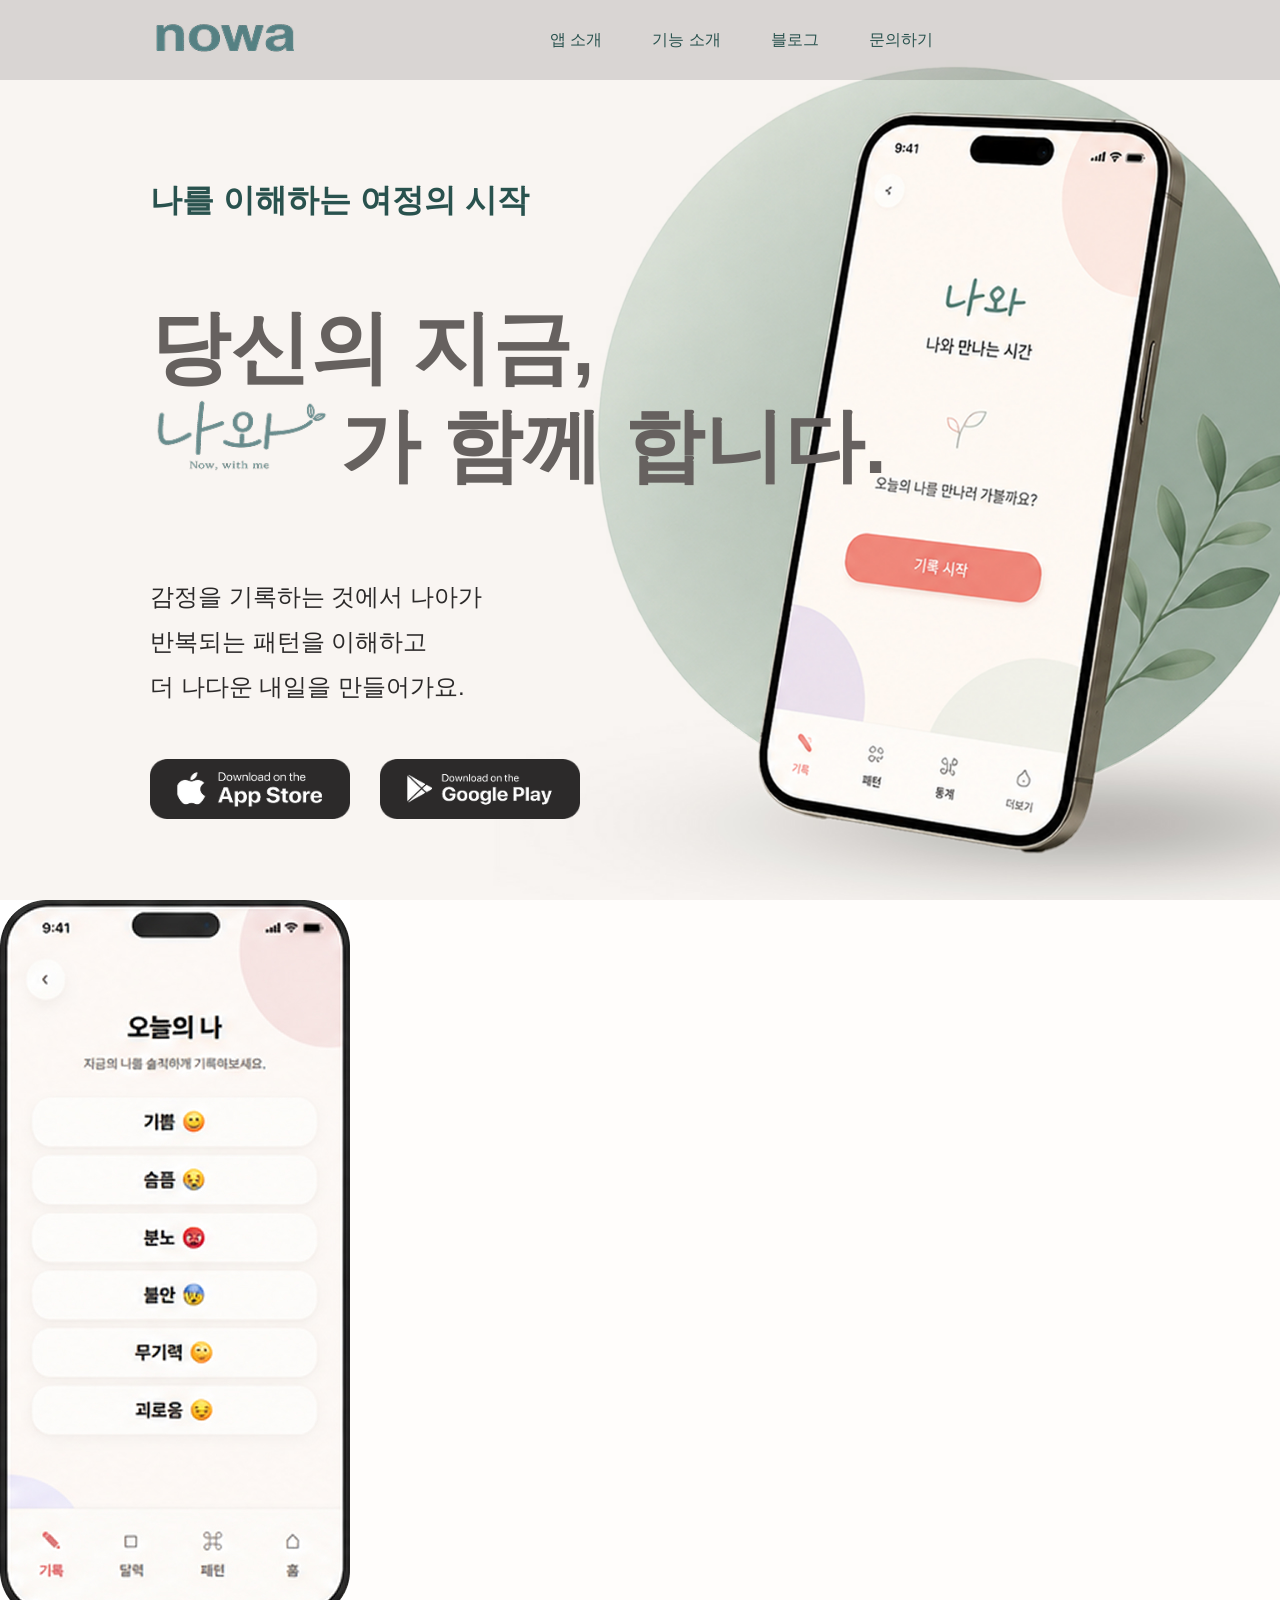
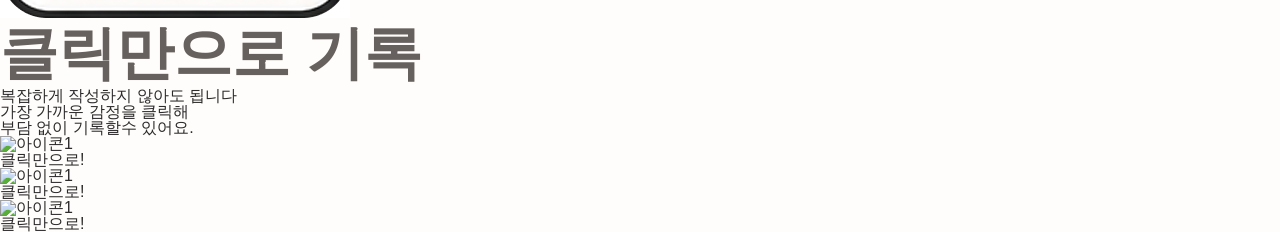
==== index.html @ fdc1c69e "7.19.2" ====
<!DOCTYPE html>
<html lang="en">
<head>
    <meta charset="UTF-8">
    <meta name="viewport" content="width=device-width, initial-scale=1.0">
    <link rel="stylesheet" href="css/style.css">
    <title>나와 소개 사이트</title>
    
</head>
<body>
    <header>
        <div class="logo">
            <img src="img/header/logo_img.png" alt="Logo">
        </div>
        <div class="menu_wrap">
            <a href="#">앱 소개</a>
            <a href="#">기능 소개</a>
            <a href="#">블로그</a>
            <a href="#">문의하기</a>
        </div> 
        </header>
        <section class="hero_section">
            <div class="hero_title_wrap">
                <h3>나를 이해하는 여정의 시작</h3>
                <div class="hero_subtitle">
                    <h1>당신의 지금, <br/>
                        <span><img src="img/hero/hero_title_logo_img.png" alt="히어로로고"></span>가 함께 합니다.</h1>
                    <h4>감정을 기록하는 것에서 나아가<br/> 
                        반복되는 패턴을 이해하고 <br/>
                        더 나다운 내일을 만들어가요.<br/>
                    </h4>
                    
                </div>
                <div class="hero_btn_wrap">
                    <a href="#" class="hero_btn"><img src="img/appstore_btn.png" alt="앱스토어버튼"></a>
                    <a href="#" class="hero_btn"><img src="img/google_btn.png" alt="플레이스토어버튼"></a>
                </div>
                </section>
                <section class="section_2 section">
                    <div class="img_wrap_2 img_wrap">
                        <img src="img/sec2/section_2_img.jpg" alt="섹션2 이미지">
                    </div>
                    <div class="con_wrap">
                        <h2>클릭만으로 기록</h2>
                        <p>복잡하게 작성하지 않아도 됩니다<br/>
                            가장 가까운 감정을 클릭해<br/>
                            부담 없이 기록할수 있어요.<br/>
                        </p>
                    </div>
                    <div class="icon_wrap_2 icon_wrap">
                        <div class="icon_2 icon">
                            <div class="iconcircle">
                                <img src="img/sec2/icon_1.png" alt="아이콘1">
                                <p>클릭만으로!</p>
                            </div>
                        </div>
                        <div class="icon_2 icon">
                            <div class="iconcircle">
                                <img src="img/sec2/icon_1.png" alt="아이콘1">
                                <p>클릭만으로!</p>
                            </div>
                        </div>
                        <div class="icon_2 icon">
                            <div class="iconcircle">
                                <img src="img/sec2/icon_1.png" alt="아이콘1">
                                <p>클릭만으로!</p>
                            </div>
                        </div>
                    </div>
                </section>
            </div>
        
    <script src="js/main.js"></script>
</body>
</html>
---- css/style.css ----
@import url(reset.css);
@import url(common.css);

header {
    width: 100%;
    height: 80px;
    padding: 0 150px;
    display: flex;
    justify-content: flex-start;
    align-items: center;
    position: absolute;
    background-color: rgba(0, 0, 0, 0.128);
}

.logo {
    width: 150px;
    height: 40px;
    margin-right: 250px;
}
.menu_wrap {
    display: flex;
    justify-content: flex-start;
    align-items: center;
    gap: 50px;
    color:#29524E;
}

.hero_section {
    width: 100%;
    height: 100vh;
    padding: 50px 150px;
    background: url('../img/hero/hero_img.jpg')center / cover no-repeat;
    display: flex;
    justify-content: flex-start;
    align-items: center;
}

.hero_title_wrap {
    width: 100%;
    height: 100%;
    display: flex;
    flex-direction: column;
    justify-content: center;
    align-items: flex-start;
    margin-top: 100px;
}
.hero_title_wrap h3{
    color: #29524E;
}
.hero_subtitle h1 {
    margin: 80px 0;
}

.hero_subtitle h1 span {
    display: inline-block;
    margin-right: 10px;
}

.hero_subtitle h1 img {
    width: 180px;
    vertical-align: middle;
}
.hero_subtitle h4 {
    margin-bottom: 50px;
}
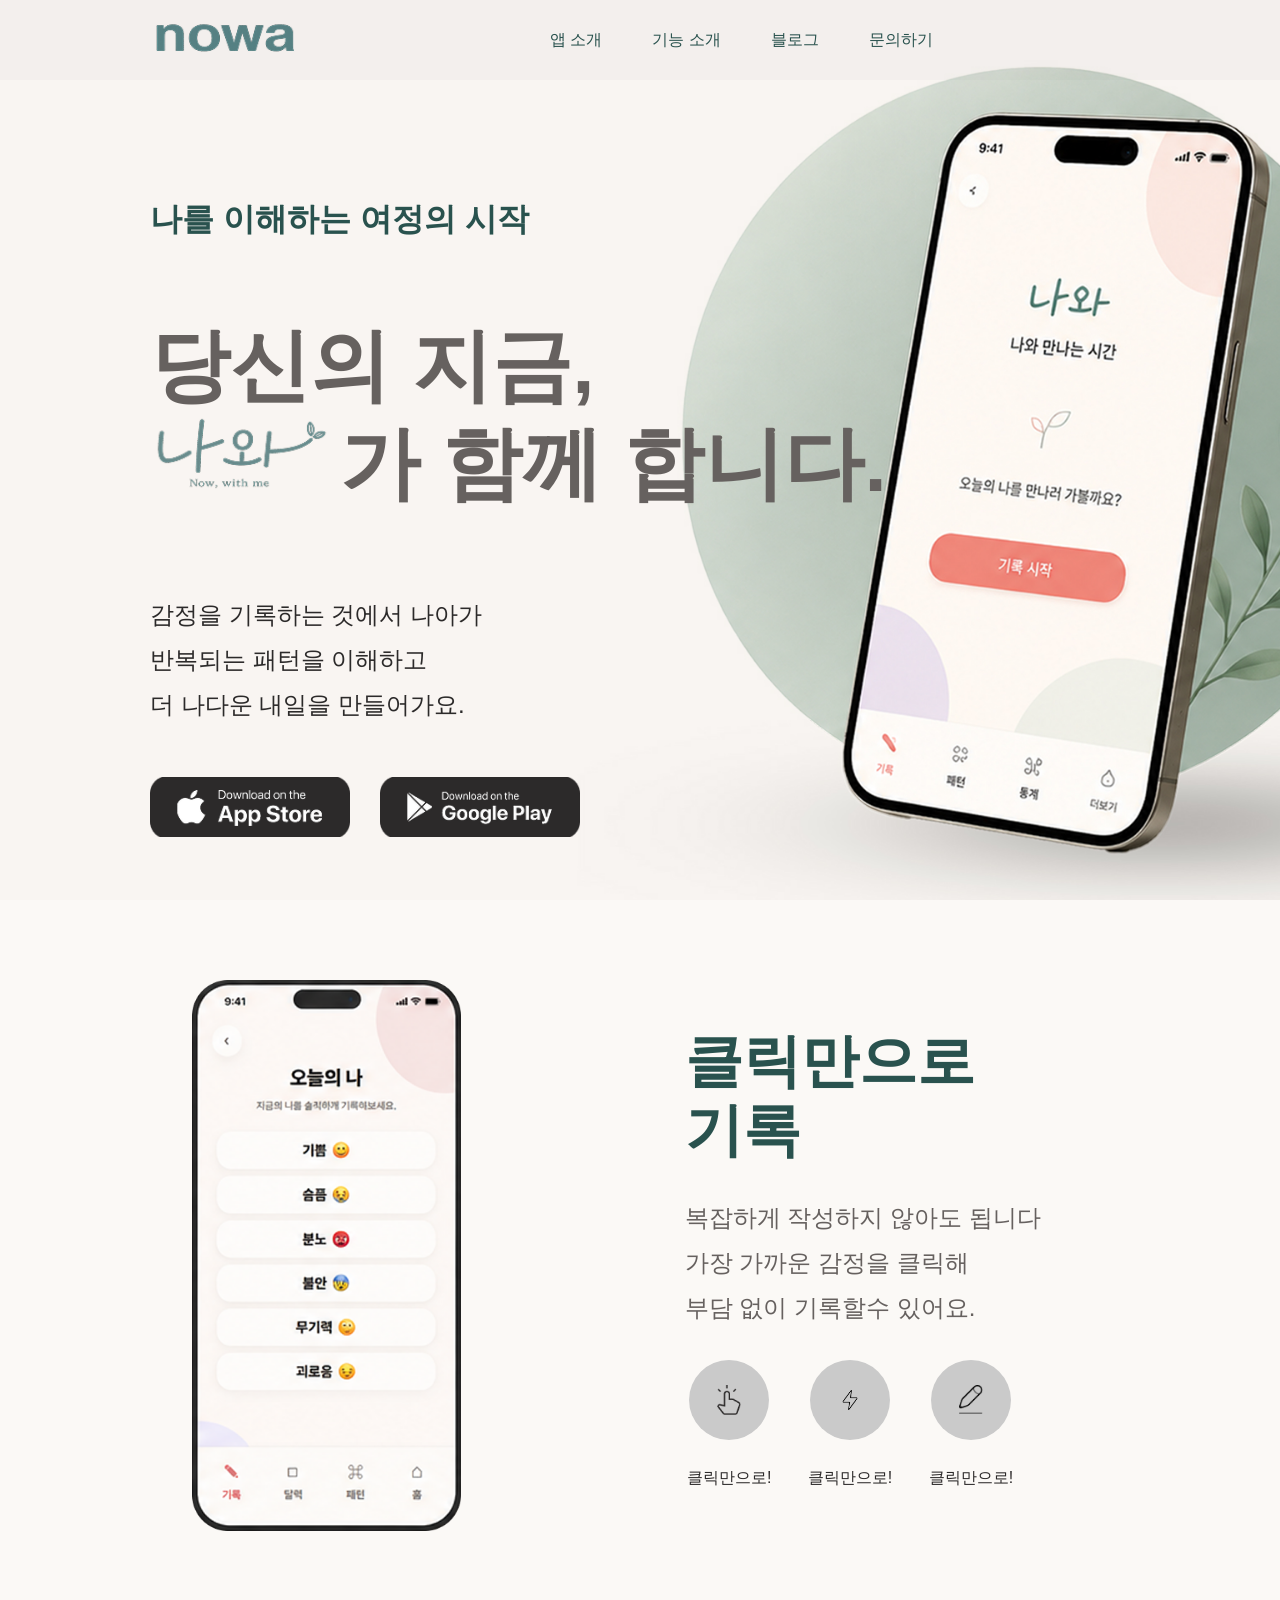
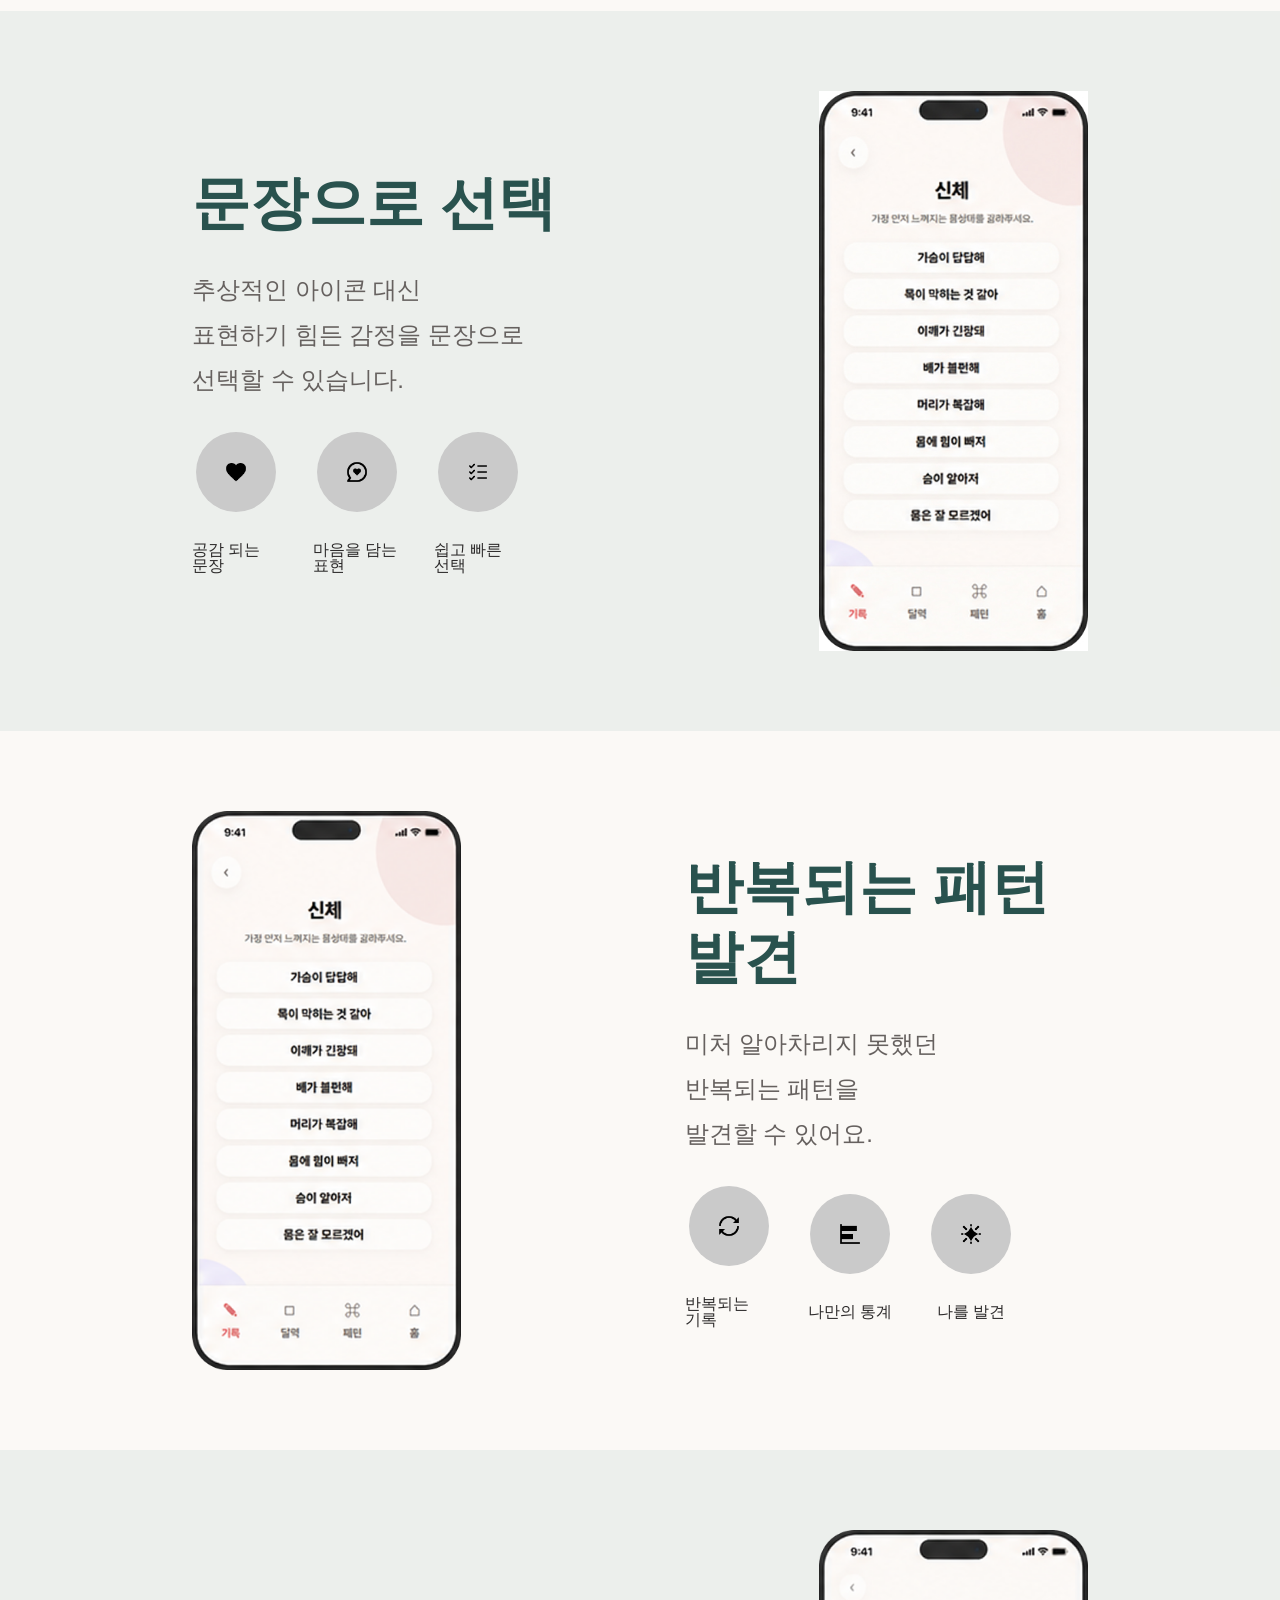
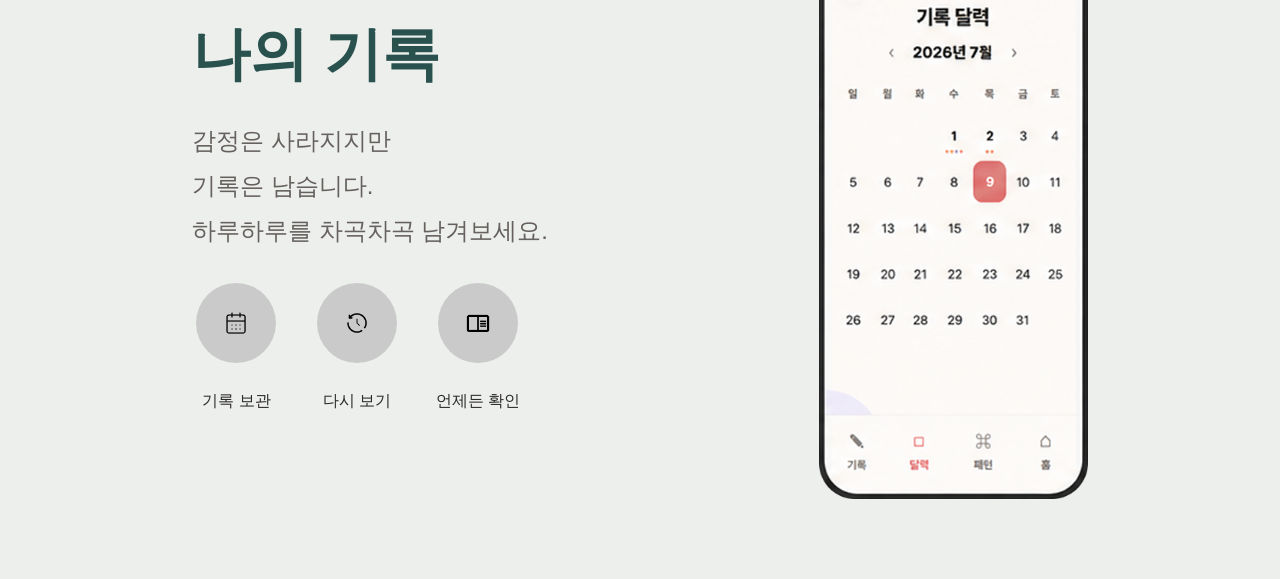
==== commit b832aa16: "7.20.3" ====
--- a/index.html
+++ b/index.html
@@ -1,75 +1,202 @@
-<!DOCTYPE html>
+<!doctype html>
 <html lang="en">
-<head>
-    <meta charset="UTF-8">
-    <meta name="viewport" content="width=device-width, initial-scale=1.0">
-    <link rel="stylesheet" href="css/style.css">
+  <head>
+    <meta charset="UTF-8" />
+    <meta name="viewport" content="width=device-width, initial-scale=1.0" />
+    <link rel="stylesheet" href="css/style.css" />
     <title>나와 소개 사이트</title>
-    
-</head>
-<body>
-    <header>
-        <div class="logo">
-            <img src="img/header/logo_img.png" alt="Logo">
-        </div>
-        <div class="menu_wrap">
+  </head>
+  <body>
+    <div class="wrap">
+      <header>
+        <div class="header_wrap">
+          <div class="logo">
+            <img src="img/header/logo_img.png" alt="Logo" />
+          </div>
+          <div class="menu_wrap">
             <a href="#">앱 소개</a>
             <a href="#">기능 소개</a>
             <a href="#">블로그</a>
             <a href="#">문의하기</a>
-        </div> 
-        </header>
-        <section class="hero_section">
-            <div class="hero_title_wrap">
-                <h3>나를 이해하는 여정의 시작</h3>
-                <div class="hero_subtitle">
-                    <h1>당신의 지금, <br/>
-                        <span><img src="img/hero/hero_title_logo_img.png" alt="히어로로고"></span>가 함께 합니다.</h1>
-                    <h4>감정을 기록하는 것에서 나아가<br/> 
-                        반복되는 패턴을 이해하고 <br/>
-                        더 나다운 내일을 만들어가요.<br/>
-                    </h4>
-                    
-                </div>
-                <div class="hero_btn_wrap">
-                    <a href="#" class="hero_btn"><img src="img/appstore_btn.png" alt="앱스토어버튼"></a>
-                    <a href="#" class="hero_btn"><img src="img/google_btn.png" alt="플레이스토어버튼"></a>
-                </div>
-                </section>
-                <section class="section_2 section">
-                    <div class="img_wrap_2 img_wrap">
-                        <img src="img/sec2/section_2_img.jpg" alt="섹션2 이미지">
-                    </div>
-                    <div class="con_wrap">
-                        <h2>클릭만으로 기록</h2>
-                        <p>복잡하게 작성하지 않아도 됩니다<br/>
-                            가장 가까운 감정을 클릭해<br/>
-                            부담 없이 기록할수 있어요.<br/>
-                        </p>
-                    </div>
-                    <div class="icon_wrap_2 icon_wrap">
-                        <div class="icon_2 icon">
-                            <div class="iconcircle">
-                                <img src="img/sec2/icon_1.png" alt="아이콘1">
-                                <p>클릭만으로!</p>
-                            </div>
-                        </div>
-                        <div class="icon_2 icon">
-                            <div class="iconcircle">
-                                <img src="img/sec2/icon_1.png" alt="아이콘1">
-                                <p>클릭만으로!</p>
-                            </div>
-                        </div>
-                        <div class="icon_2 icon">
-                            <div class="iconcircle">
-                                <img src="img/sec2/icon_1.png" alt="아이콘1">
-                                <p>클릭만으로!</p>
-                            </div>
-                        </div>
-                    </div>
-                </section>
-            </div>
-        
+          </div>
+        </div>
+      </header>
+      <section class="hero_section">
+        <img src="img/hero/hero_img.jpg" />
+        <div class="hero_title_wrap">
+          <h3>나를 이해하는 여정의 시작</h3>
+          <div class="hero_subtitle">
+            <h1>
+              당신의 지금, <br />
+              <span
+                ><img
+                  src="img/hero/hero_title_logo_img.png"
+                  alt="히어로로고" /></span
+              >가 함께 합니다.
+            </h1>
+            <h4>
+              감정을 기록하는 것에서 나아가<br />
+              반복되는 패턴을 이해하고 <br />
+              더 나다운 내일을 만들어가요.<br />
+            </h4>
+          </div>
+
+          <div class="hero_btn_wrap">
+            <a href="#" class="hero_btn"
+              ><img src="img/appstore_btn.png" alt="앱스토어버튼"
+            /></a>
+            <a href="#" class="hero_btn"
+              ><img src="img/google_btn.png" alt="플레이스토어버튼"
+            /></a>
+          </div>
+        </div>
+      </section>
+      <section class="section_2 section">
+        <div class="section_wrap_2 section_wrap">
+          <div class="img_wrap_2 img_wrap">
+            <img src="img/sec2/section_2_img.png" alt="섹션2 이미지" />
+          </div>
+          <div class="con_wrap_2 con_wrap">
+            <h2>클릭만으로 기록</h2>
+            <h4>
+              복잡하게 작성하지 않아도 됩니다<br />
+              가장 가까운 감정을 클릭해<br />
+              부담 없이 기록할수 있어요.<br />
+            </h4>
+
+            <div class="icon_wrap_2 icon_wrap">
+              <div class="icon_2 icon">
+                <div class="iconcircle">
+                  <img src="img/sec2/sec2_1.png" alt="아이콘1" />
+                </div>
+                <p>클릭만으로!</p>
+              </div>
+              <div class="icon_2 icon">
+                <div class="iconcircle">
+                  <img src="img/sec2/sec2_2.png" alt="아이콘1" />
+                </div>
+                <p>클릭만으로!</p>
+              </div>
+              <div class="icon_2 icon">
+                <div class="iconcircle">
+                  <img src="img/sec2/sec2_3.png" alt="아이콘1" />
+                </div>
+                <p>클릭만으로!</p>
+              </div>
+            </div>
+          </div>
+        </div>
+      </section>
+      <section class="section_3 section">
+        <div class="section_wrap_3 section_wrap">
+          <div class="con_wrap_3 con_wrap">
+            <h2>문장으로 선택</h2>
+            <h4>
+              추상적인 아이콘 대신<br />
+              표현하기 힘든 감정을 문장으로<br />
+              선택할 수 있습니다.
+            </h4>
+
+            <div class="icon_wrap_3 icon_wrap">
+              <div class="icon_3 icon">
+                <div class="iconcircle">
+                  <img src="img/sec3/sec3_1.png" alt="아이콘1" />
+                </div>
+                <p>공감 되는 문장</p>
+              </div>
+              <div class="icon_3 icon">
+                <div class="iconcircle">
+                  <img src="img/sec3/sec3_2.png" alt="아이콘1" />
+                </div>
+                <p>마음을 담는 표현</p>
+              </div>
+              <div class="icon_3 icon">
+                <div class="iconcircle">
+                  <img src="img/sec3/sec3_3.png" alt="아이콘1" />
+                </div>
+                <p>쉽고 빠른 선택</p>
+              </div>
+            </div>
+          </div>
+          <div class="img_wrap_3 img_wrap">
+            <img src="img/sec3/section_3_img.jpg" alt="섹션2 이미지" />
+          </div>
+        </div>
+      </section>
+      <section class="section_4 section">
+        <div class="section_wrap_4 section_wrap">
+          <div class="img_wrap_4 img_wrap">
+            <img src="img/sec4/section_4_img.jpg" alt="섹션2 이미지" />
+          </div>
+          <div class="con_wrap_4 con_wrap">
+            <h2>반복되는 패턴 발견</h2>
+            <h4>
+              미처 알아차리지 못했던<br />
+              반복되는 패턴을<br />
+              발견할 수 있어요.
+            </h4>
+
+            <div class="icon_wrap_4 icon_wrap">
+              <div class="icon_4 icon">
+                <div class="iconcircle">
+                  <img src="img/sec4/sec4_1.png" alt="아이콘1" />
+                </div>
+                <p>반복되는 기록</p>
+              </div>
+              <div class="icon_4 icon">
+                <div class="iconcircle">
+                  <img src="img/sec4/sec4_2.png" alt="아이콘1" />
+                </div>
+                <p>나만의 통계</p>
+              </div>
+              <div class="icon_4 icon">
+                <div class="iconcircle">
+                  <img src="img/sec4/sec4_3.png" alt="아이콘1" />
+                </div>
+                <p>나를 발견</p>
+              </div>
+            </div>
+          </div>
+        </div>
+      </section>
+      <section class="section_5 section">
+        <div class="section_wrap_5 section_wrap">
+          <div class="con_wrap_5 con_wrap">
+            <h2>나의 기록</h2>
+            <h4>
+              감정은 사라지지만 <br />
+              기록은 남습니다.<br />
+              하루하루를 차곡차곡 남겨보세요.
+            </h4>
+
+            <div class="icon_wrap_5 icon_wrap">
+              <div class="icon_5 icon">
+                <div class="iconcircle">
+                  <img src="img/sec5/sec5_1.png" alt="아이콘1" />
+                </div>
+                <p>기록 보관</p>
+              </div>
+              <div class="icon_5 icon">
+                <div class="iconcircle">
+                  <img src="img/sec5/sec5_2.png" alt="아이콘1" />
+                </div>
+                <p>다시 보기</p>
+              </div>
+              <div class="icon_5 icon">
+                <div class="iconcircle">
+                  <img src="img/sec5/sec5_3.png" alt="아이콘1" />
+                </div>
+                <p>언제든 확인</p>
+              </div>
+            </div>
+          </div>
+          <div class="img_wrap_5 img_wrap">
+            <img src="img/sec5/section_5_img.png" alt="섹션5 이미지" />
+          </div>
+        </div>
+      </section>
+    </div>
+
     <script src="js/main.js"></script>
-</body>
-</html>+  </body>
+</html>
--- a/css/style.css
+++ b/css/style.css
@@ -2,64 +2,76 @@
 @import url(common.css);
 
 header {
-    width: 100%;
-    height: 80px;
-    padding: 0 150px;
-    display: flex;
-    justify-content: flex-start;
-    align-items: center;
-    position: absolute;
-    background-color: rgba(0, 0, 0, 0.128);
+  width: 100%;
+  height: 80px;
+  top: 0;
+  left: 0;
+  position: absolute;
+  z-index: 10;
+}
+.header_wrap {
+  width: 100%;
+  height: 100%;
+  padding: 0 150px;
+  display: flex;
+  justify-content: flex-start;
+  align-items: center;
+  background-color: rgba(97, 97, 97, 0.041);
 }
 
 .logo {
-    width: 150px;
-    height: 40px;
-    margin-right: 250px;
+  width: 150px;
+  height: 40px;
+  margin-right: 250px;
 }
 .menu_wrap {
-    display: flex;
-    justify-content: flex-start;
-    align-items: center;
-    gap: 50px;
-    color:#29524E;
+  display: flex;
+  justify-content: flex-start;
+  align-items: center;
+  gap: 50px;
+  color: #29524e;
 }
 
 .hero_section {
-    width: 100%;
-    height: 100vh;
-    padding: 50px 150px;
-    background: url('../img/hero/hero_img.jpg')center / cover no-repeat;
-    display: flex;
-    justify-content: flex-start;
-    align-items: center;
+  width: 100%;
+  height: 100vh;
+  position: relative;
+}
+.hero_section img {
+  width: 100%;
+  height: 100%;
+  object-fit: cover;
+  display: block;
 }
 
 .hero_title_wrap {
-    width: 100%;
-    height: 100%;
-    display: flex;
-    flex-direction: column;
-    justify-content: center;
-    align-items: flex-start;
-    margin-top: 100px;
+  position: absolute;
+  padding-top: 200px;
+  padding-left: 150px;
+  top: 0;
+  left: 0;
+  width: 100%;
+  display: flex;
+  flex-direction: column;
+  justify-content: center;
+  align-items: flex-start;
 }
-.hero_title_wrap h3{
-    color: #29524E;
+.hero_title_wrap h3 {
+  color: #29524e;
 }
 .hero_subtitle h1 {
-    margin: 80px 0;
+  margin: 80px 0;
 }
 
 .hero_subtitle h1 span {
-    display: inline-block;
-    margin-right: 10px;
+  display: inline-block;
+  margin-right: 10px;
 }
 
 .hero_subtitle h1 img {
-    width: 180px;
-    vertical-align: middle;
+  width: 180px;
+  vertical-align: middle;
 }
 .hero_subtitle h4 {
-    margin-bottom: 50px;
+  margin-bottom: 50px;
 }
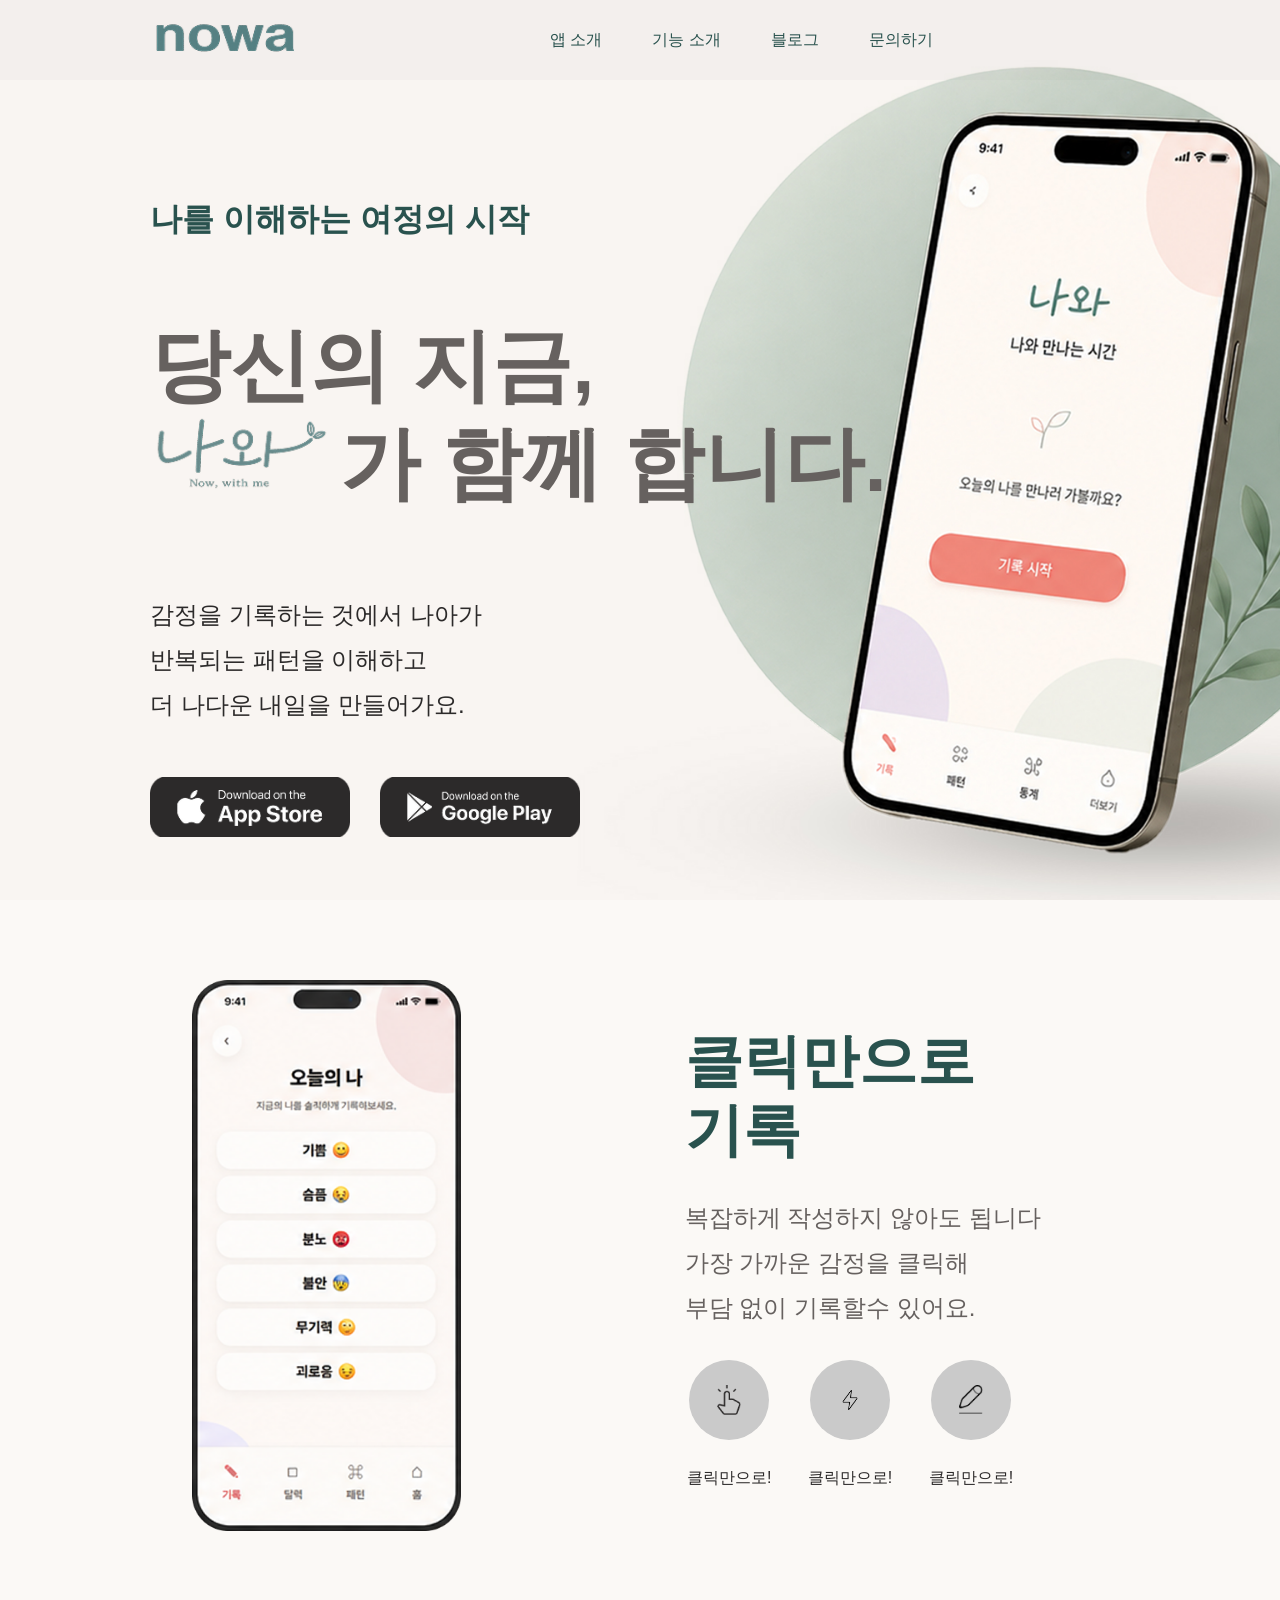
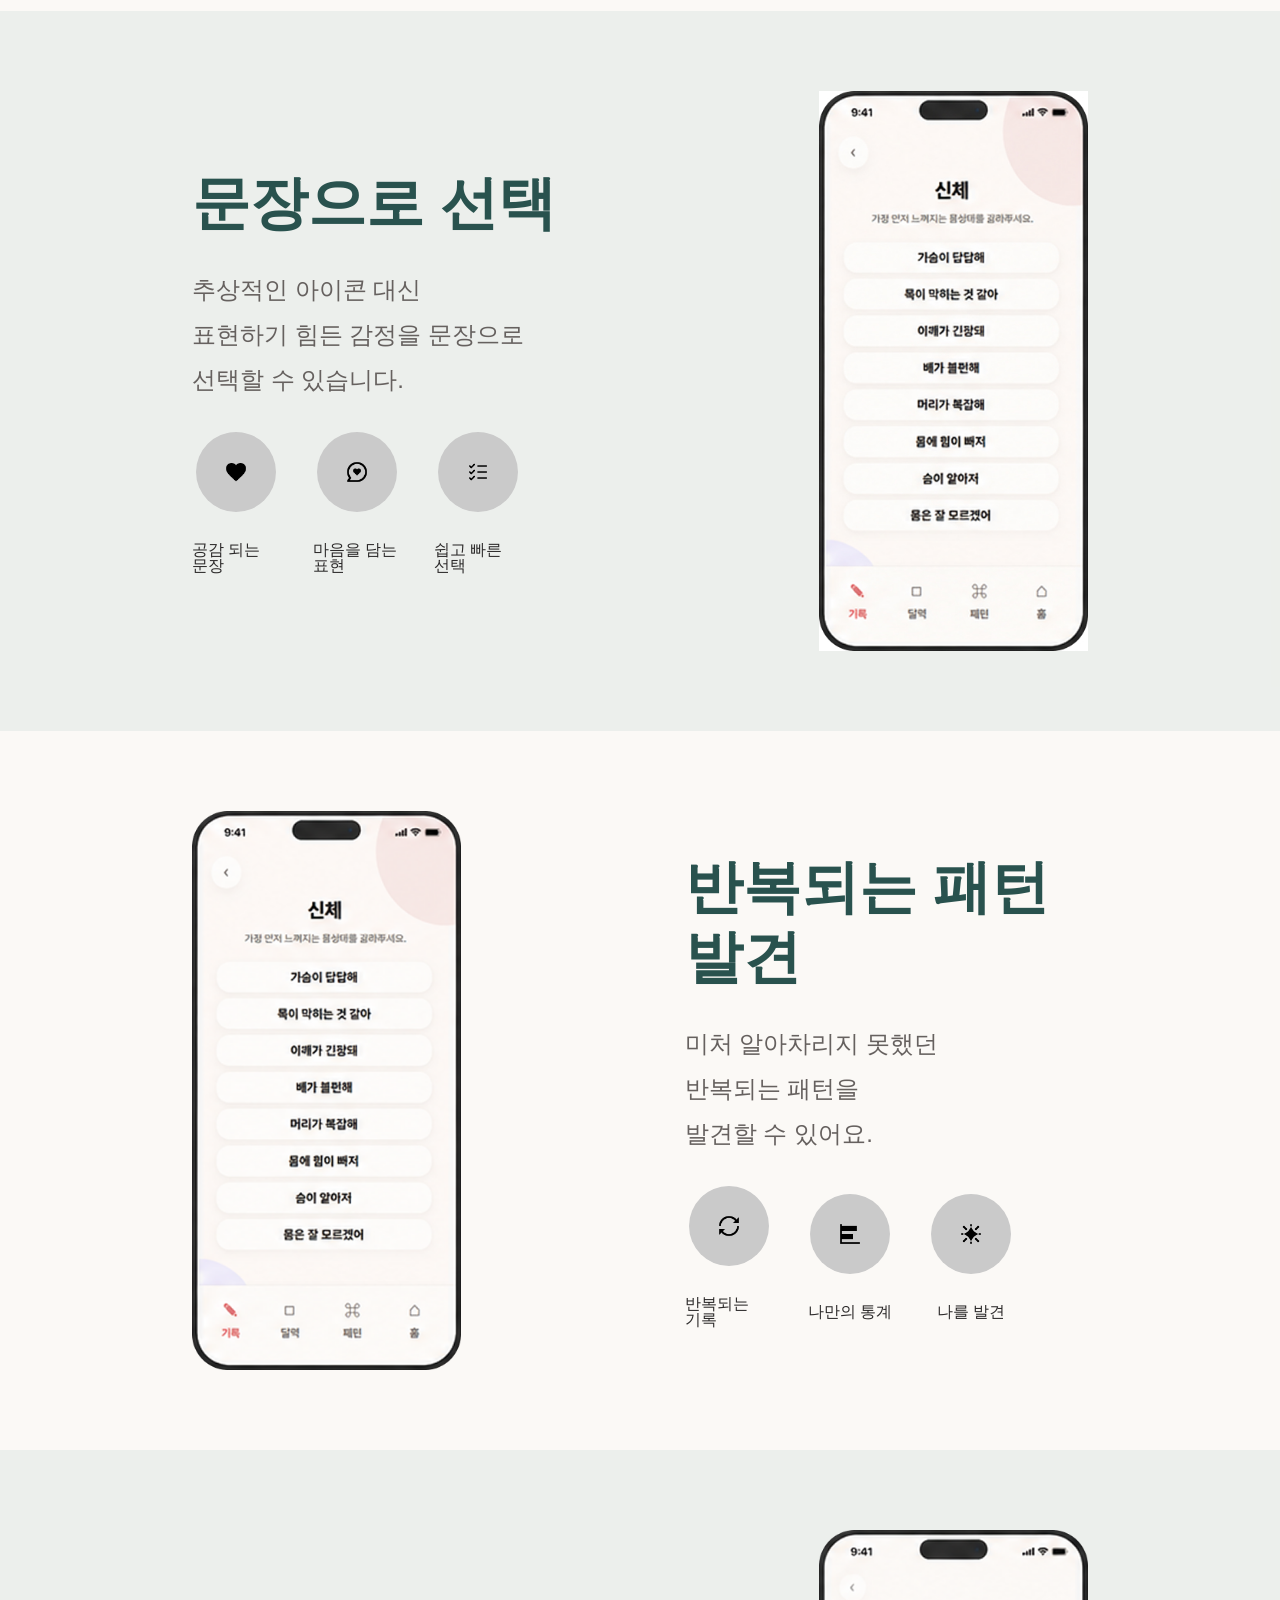
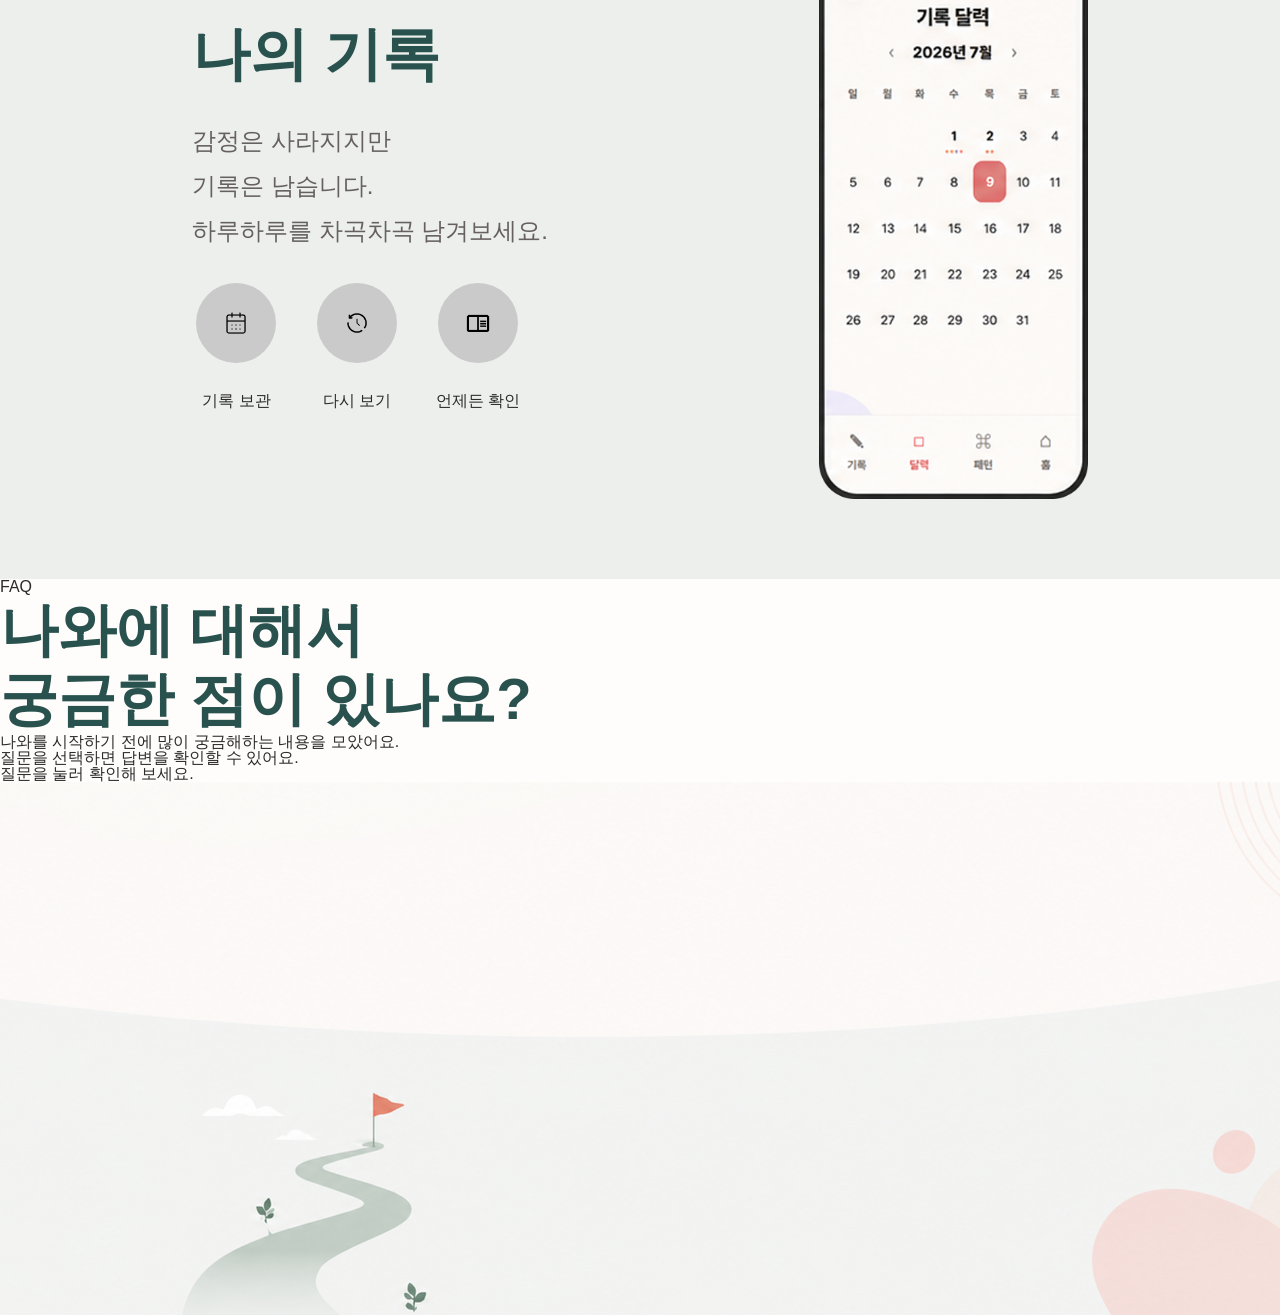
==== commit 292e5017: "7.21" ====
--- a/index.html
+++ b/index.html
@@ -195,6 +195,31 @@
           </div>
         </div>
       </section>
+      <section class="faq_section">
+        <div class="faq_wrap">
+          <div class="faq_info">
+            <div class="faq_badge">FAQ</div>
+            <div class="faq_title_wrap">
+              <div class="faq_title">
+                <h2>나와에 대해서</h2>
+                <h2>궁금한 점이 있나요?</h2>
+              </div>
+              <p>
+                나와를 시작하기 전에 많이 궁금해하는 내용을 모았어요. <br />
+                질문을 선택하면 답변을 확인할 수 있어요.
+              </p>
+            </div>
+            <div class="guide_text">
+              <div class="guide_line"></div>
+              <p>질문을 눌러 확인해 보세요.</p>
+            </div>
+          </div>
+          <div class="faq_right"></div>
+        </div>
+      </section>
+      <section class="cta_section">
+        <img src="img/cta/cta_section_img.jpg" alt="" />
+      </section>
     </div>
 
     <script src="js/main.js"></script>
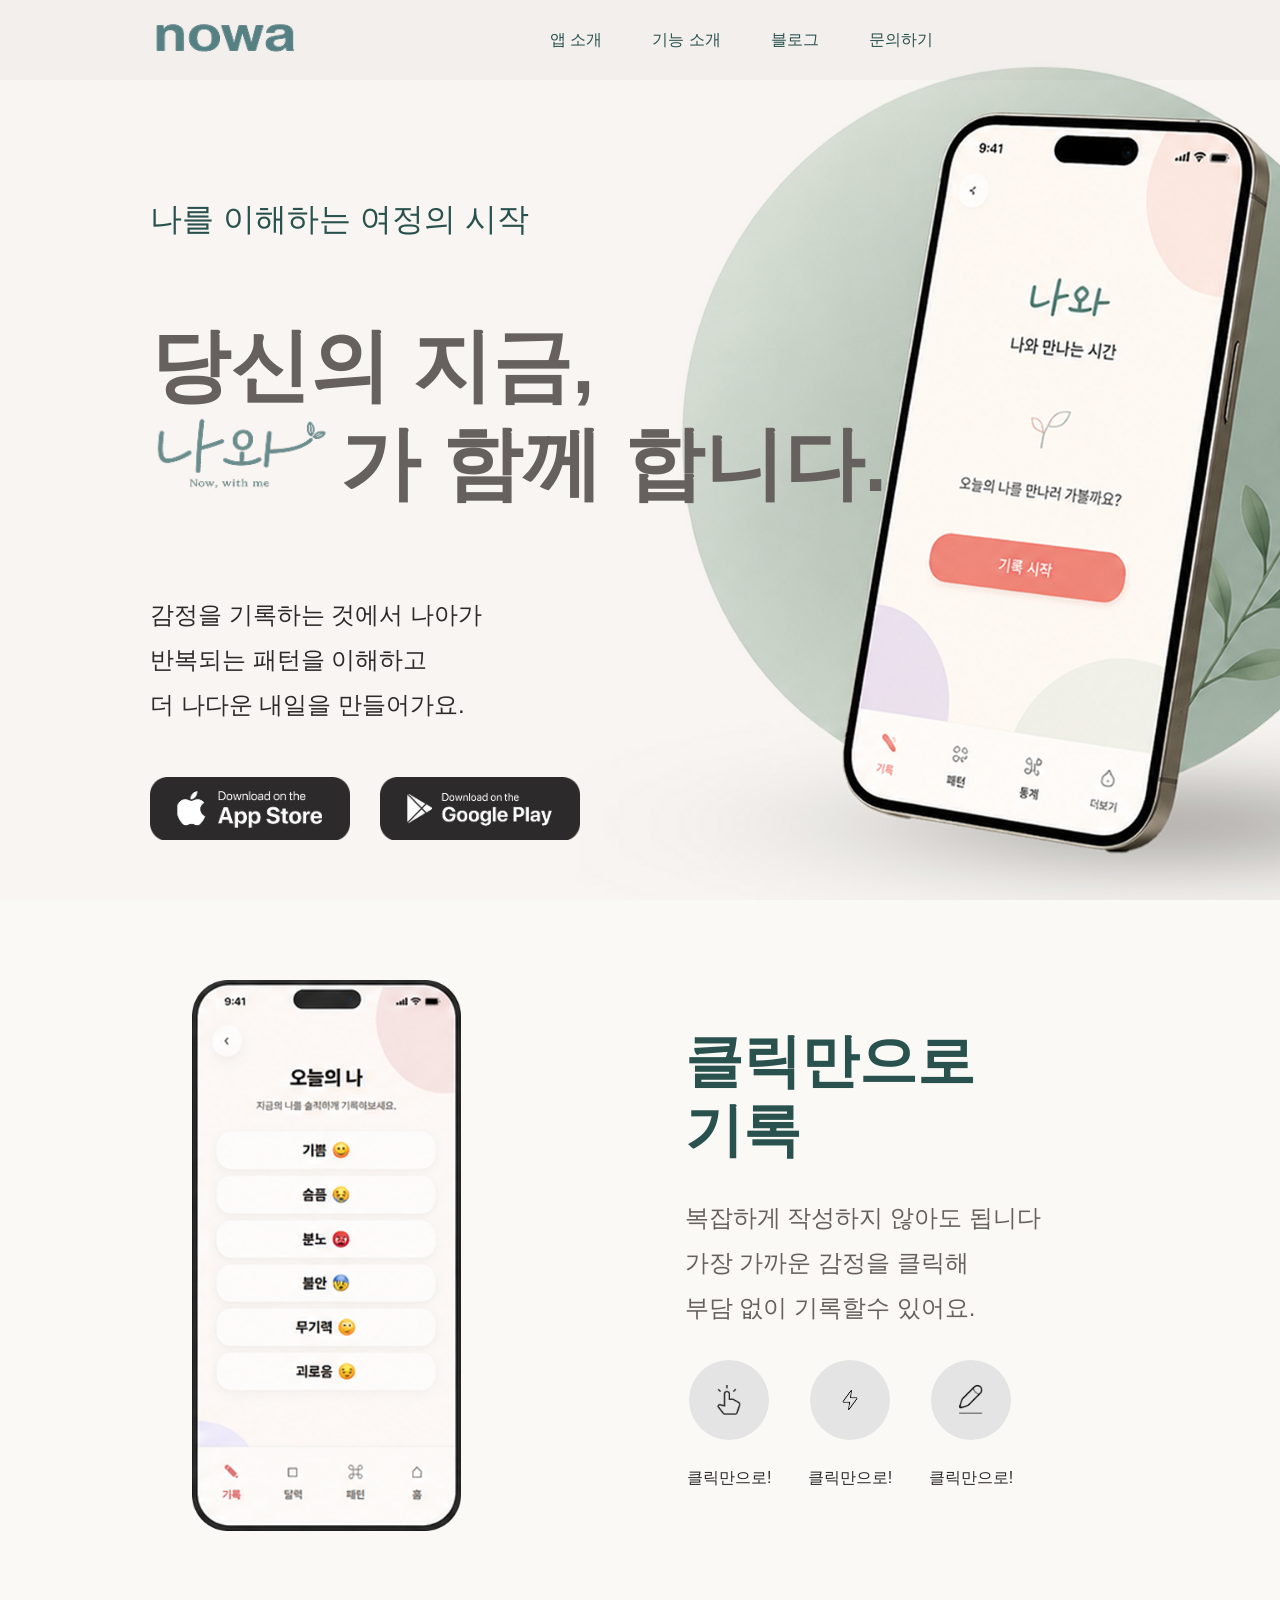
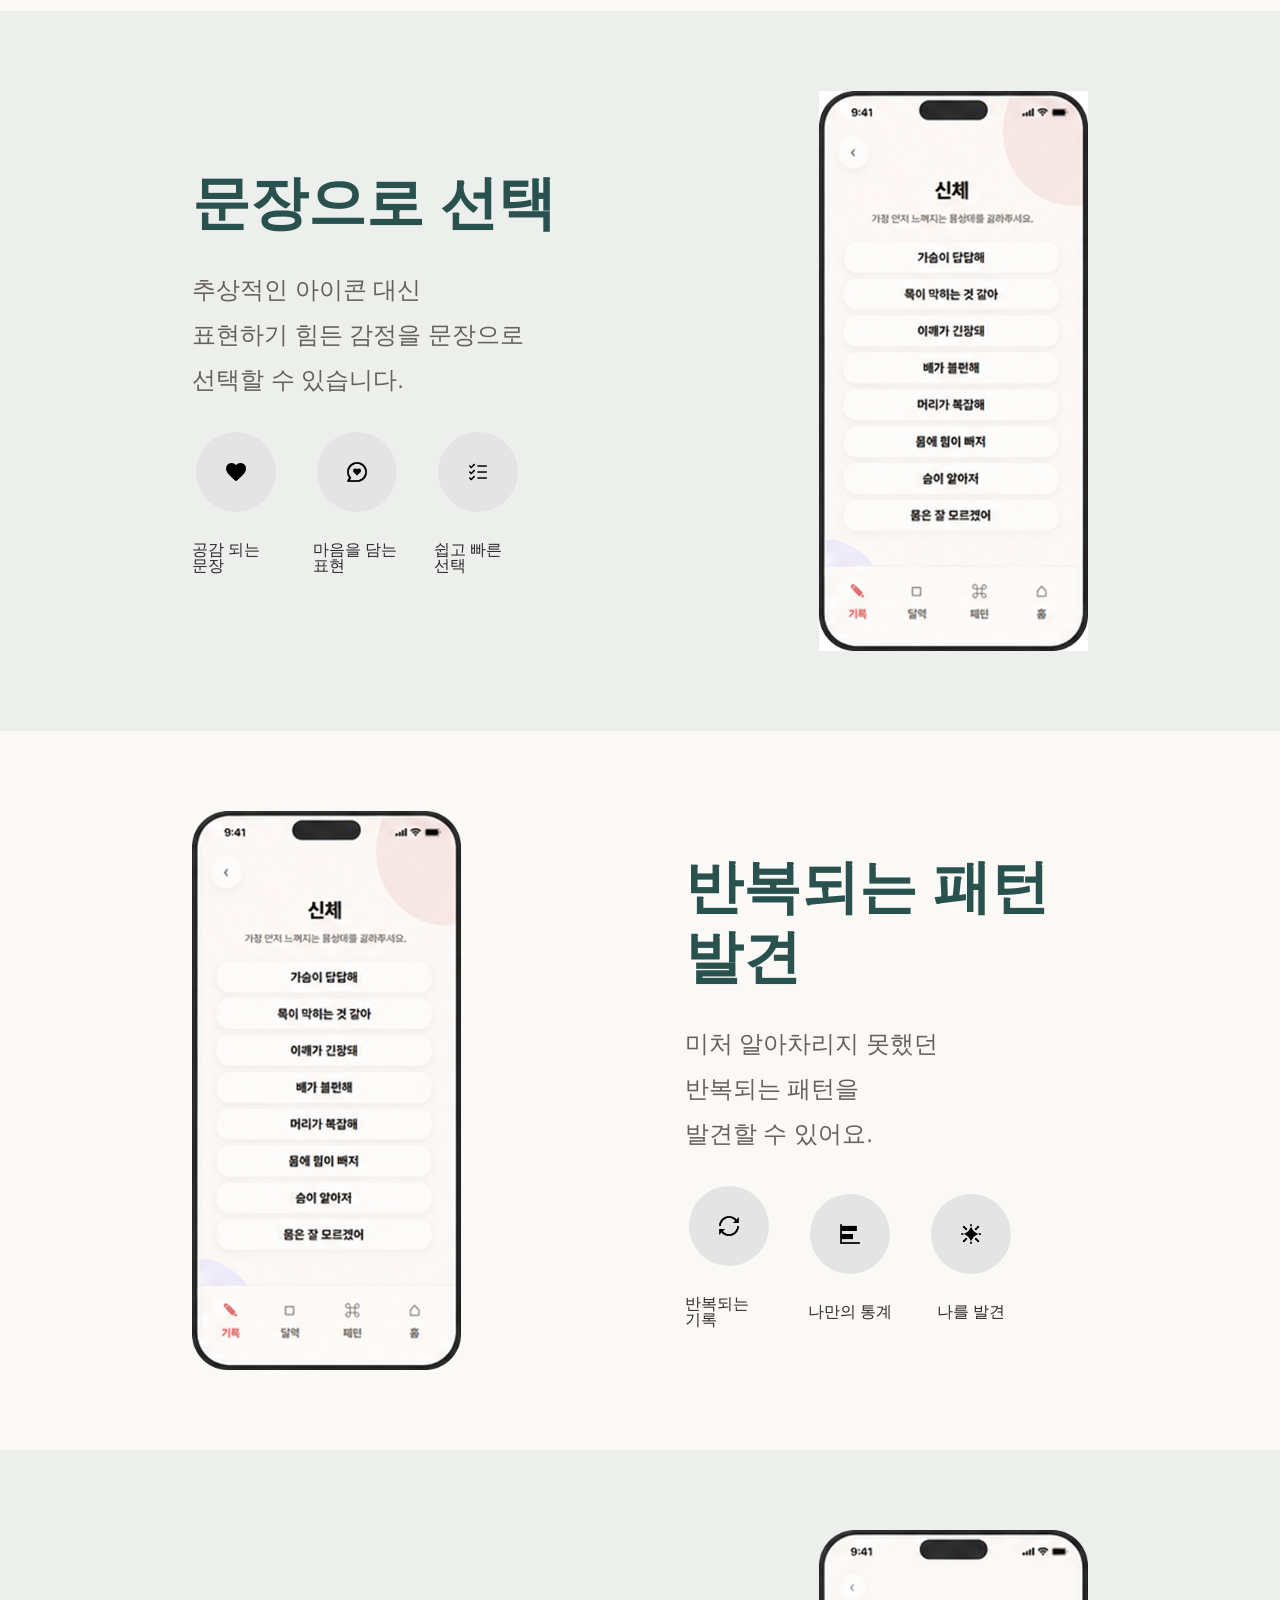
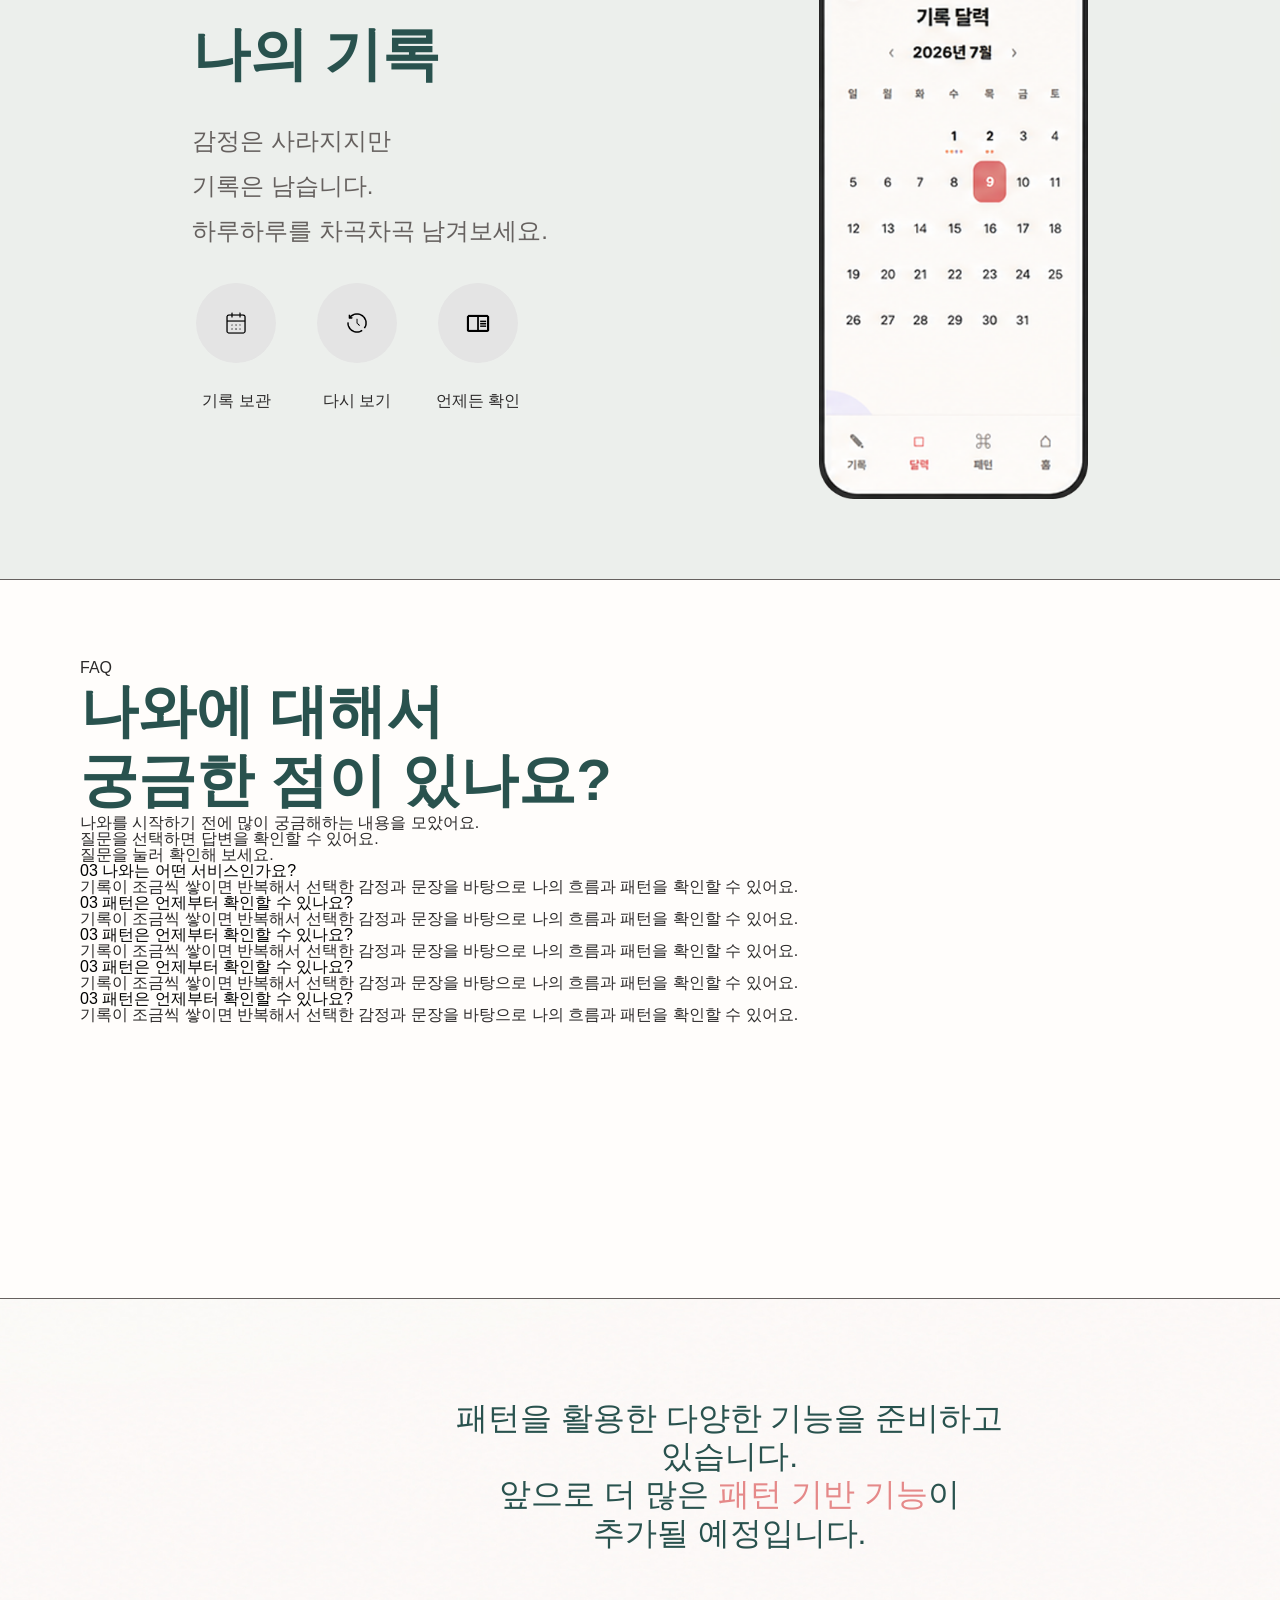
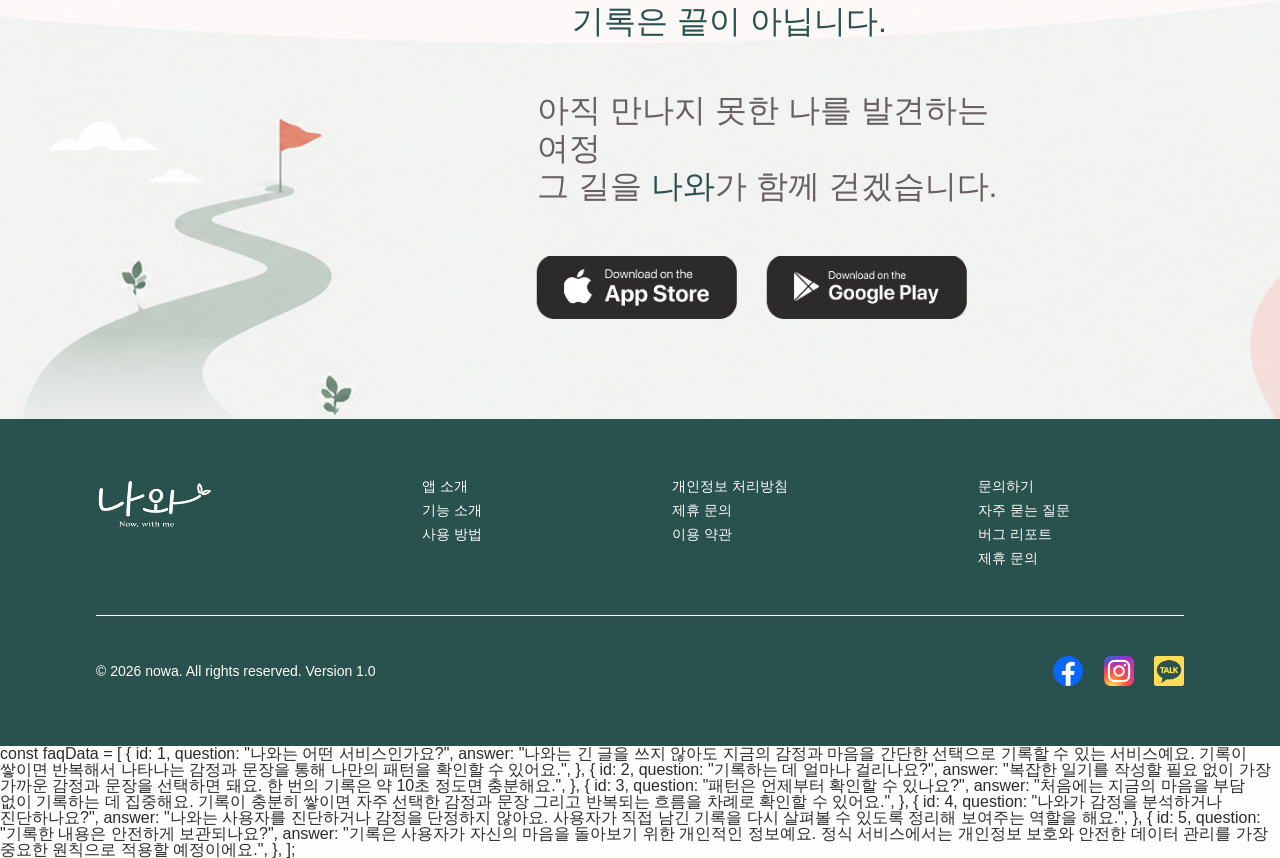
==== commit fb4b2f52: "7.22.1" ====
--- a/index.html
+++ b/index.html
@@ -11,7 +11,9 @@
       <header>
         <div class="header_wrap">
           <div class="logo">
-            <img src="img/header/logo_img.png" alt="Logo" />
+            <a href="#">
+              <img src="img/header/logo_img.png" alt="Logo" />
+            </a>
           </div>
           <div class="menu_wrap">
             <a href="#">앱 소개</a>
@@ -41,11 +43,11 @@
             </h4>
           </div>
 
-          <div class="hero_btn_wrap">
-            <a href="#" class="hero_btn"
+          <div class="hero_btn_wrap btn_wrap">
+            <a href="#" class="hero_btn1 btn1 btn"
               ><img src="img/appstore_btn.png" alt="앱스토어버튼"
             /></a>
-            <a href="#" class="hero_btn"
+            <a href="#" class="hero_btn2 btn2 btn"
               ><img src="img/google_btn.png" alt="플레이스토어버튼"
             /></a>
           </div>
@@ -195,7 +197,7 @@
           </div>
         </div>
       </section>
-      <section class="faq_section">
+      <section class="faq_section section">
         <div class="faq_wrap">
           <div class="faq_info">
             <div class="faq_badge">FAQ</div>
@@ -214,14 +216,199 @@
               <p>질문을 눌러 확인해 보세요.</p>
             </div>
           </div>
-          <div class="faq_right"></div>
+          <div class="faq_right">
+            <div class="faq-item">
+              <button class="faq-question" type="button" aria-expanded="false">
+                <span class="faq-number">03</span>
+
+                <span class="faq-question-title">
+                  나와는 어떤 서비스인가요?
+                </span>
+
+                <span class="faq-icon" aria-hidden="true"></span>
+              </button>
+
+              <div class="faq-answer">
+                <div class="faq-answer-inner">
+                  <p>
+                    기록이 조금씩 쌓이면 반복해서 선택한 감정과 문장을 바탕으로
+                    나의 흐름과 패턴을 확인할 수 있어요.
+                  </p>
+                </div>
+              </div>
+            </div>
+            <div class="faq-item">
+              <button class="faq-question" type="button" aria-expanded="false">
+                <span class="faq-number">03</span>
+
+                <span class="faq-question-title">
+                  패턴은 언제부터 확인할 수 있나요?
+                </span>
+
+                <span class="faq-icon" aria-hidden="true"></span>
+              </button>
+
+              <div class="faq-answer">
+                <div class="faq-answer-inner">
+                  <p>
+                    기록이 조금씩 쌓이면 반복해서 선택한 감정과 문장을 바탕으로
+                    나의 흐름과 패턴을 확인할 수 있어요.
+                  </p>
+                </div>
+              </div>
+            </div>
+            <div class="faq-item">
+              <button class="faq-question" type="button" aria-expanded="false">
+                <span class="faq-number">03</span>
+
+                <span class="faq-question-title">
+                  패턴은 언제부터 확인할 수 있나요?
+                </span>
+
+                <span class="faq-icon" aria-hidden="true"></span>
+              </button>
+
+              <div class="faq-answer">
+                <div class="faq-answer-inner">
+                  <p>
+                    기록이 조금씩 쌓이면 반복해서 선택한 감정과 문장을 바탕으로
+                    나의 흐름과 패턴을 확인할 수 있어요.
+                  </p>
+                </div>
+              </div>
+            </div>
+            <div class="faq-item">
+              <button class="faq-question" type="button" aria-expanded="false">
+                <span class="faq-number">03</span>
+
+                <span class="faq-question-title">
+                  패턴은 언제부터 확인할 수 있나요?
+                </span>
+
+                <span class="faq-icon" aria-hidden="true"></span>
+              </button>
+
+              <div class="faq-answer">
+                <div class="faq-answer-inner">
+                  <p>
+                    기록이 조금씩 쌓이면 반복해서 선택한 감정과 문장을 바탕으로
+                    나의 흐름과 패턴을 확인할 수 있어요.
+                  </p>
+                </div>
+              </div>
+            </div>
+            <div class="faq-item">
+              <button class="faq-question" type="button" aria-expanded="false">
+                <span class="faq-number">03</span>
+
+                <span class="faq-question-title">
+                  패턴은 언제부터 확인할 수 있나요?
+                </span>
+
+                <span class="faq-icon" aria-hidden="true"></span>
+              </button>
+
+              <div class="faq-answer">
+                <div class="faq-answer-inner">
+                  <p>
+                    기록이 조금씩 쌓이면 반복해서 선택한 감정과 문장을 바탕으로
+                    나의 흐름과 패턴을 확인할 수 있어요.
+                  </p>
+                </div>
+              </div>
+            </div>
+          </div>
         </div>
       </section>
       <section class="cta_section">
-        <img src="img/cta/cta_section_img.jpg" alt="" />
-      </section>
+        <img src="img/cta/cta_section_img.jpg" alt="cta배경이미지" />
+        <div class="cta_content">
+          <div class="cta_title">
+            <h3>
+              패턴을 활용한 다양한 기능을 준비하고 있습니다.<br />
+              앞으로 더 많은 <span>패턴 기반 기능</span>이 추가될 예정입니다.
+            </h3>
+            <p>기록은 끝이 아닙니다.</p>
+          </div>
+          <div class="cta_info">
+            <div class="cta_description">
+              <h3>
+                아직 만나지 못한 나를 발견하는 여정 <br />
+                그 길을 <span>나와</span>가 함께 걷겠습니다.
+              </h3>
+            </div>
+            <div class="cta_btn_wrap btn_wrap">
+              <a href="#" class="hero_btn1 btn1 btn"
+                ><img src="img/appstore_btn.png" alt="앱스토어버튼"
+              /></a>
+              <a href="#" class="hero_btn2 btn2 btn"
+                ><img src="img/google_btn.png" alt="플레이스토어버튼"
+              /></a>
+            </div>
+          </div>
+        </div>
+      </section>
+
+      <footer>
+        <div class="footer_wrap">
+          <div class="footer_top">
+            <div class="footer_logo">
+              <a href="#">
+                <img src="img/footer/footer_logo.png" alt="푸터로고" />
+              </a>
+            </div>
+            <div class="footer_nav">
+              <ul>
+                <li><a href="#">앱 소개</a></li>
+                <li><a href="#">기능 소개</a></li>
+                <li><a href="#">사용 방법</a></li>
+              </ul>
+
+              <ul>
+                <li><a href="#">개인정보 처리방침</a></li>
+                <li><a href="#">제휴 문의</a></li>
+                <li><a href="#">이용 약관</a></li>
+              </ul>
+
+              <ul>
+                <li><a href="#">문의하기</a></li>
+                <li><a href="#">자주 묻는 질문</a></li>
+                <li><a href="#">버그 리포트</a></li>
+                <li><a href="#">제휴 문의</a></li>
+              </ul>
+            </div>
+          </div>
+          <div class="footer_divider"></div>
+          <div class="footer_bottom">
+            <div class="footer_copyright">
+              <p>© 2026 nowa. All rights reserved. Version 1.0</p>
+            </div>
+            <div class="footer_social">
+              <a href="#"><img src="img/footer/facebook.png" alt="" /></a>
+              <a href="#"><img src="img/footer/insta.png" alt="" /></a>
+              <a href="#"><img src="img/footer/kakao.png" alt="" /></a>
+            </div>
+          </div>
+        </div>
+      </footer>
     </div>
 
     <script src="js/main.js"></script>
   </body>
 </html>
+
+const faqData = [ { id: 1, question: "나와는 어떤 서비스인가요?", answer:
+"나와는 긴 글을 쓰지 않아도 지금의 감정과 마음을 간단한 선택으로 기록할 수 있는
+서비스예요. 기록이 쌓이면 반복해서 나타나는 감정과 문장을 통해 나만의 패턴을
+확인할 수 있어요.", }, { id: 2, question: "기록하는 데 얼마나 걸리나요?",
+answer: "복잡한 일기를 작성할 필요 없이 가장 가까운 감정과 문장을 선택하면 돼요.
+한 번의 기록은 약 10초 정도면 충분해요.", }, { id: 3, question: "패턴은 언제부터
+확인할 수 있나요?", answer: "처음에는 지금의 마음을 부담 없이 기록하는 데
+집중해요. 기록이 충분히 쌓이면 자주 선택한 감정과 문장 그리고 반복되는 흐름을
+차례로 확인할 수 있어요.", }, { id: 4, question: "나와가 감정을 분석하거나
+진단하나요?", answer: "나와는 사용자를 진단하거나 감정을 단정하지 않아요.
+사용자가 직접 남긴 기록을 다시 살펴볼 수 있도록 정리해 보여주는 역할을 해요.",
+}, { id: 5, question: "기록한 내용은 안전하게 보관되나요?", answer: "기록은
+사용자가 자신의 마음을 돌아보기 위한 개인적인 정보예요. 정식 서비스에서는
+개인정보 보호와 안전한 데이터 관리를 가장 중요한 원칙으로 적용할 예정이에요.",
+}, ];
--- a/css/style.css
+++ b/css/style.css
@@ -1,5 +1,7 @@
 @import url(reset.css);
 @import url(common.css);
+
+/* //////////// header ///////////// */
 
 header {
   width: 100%;
@@ -31,6 +33,8 @@
   gap: 50px;
   color: #29524e;
 }
+
+/* ////////////// hero_section ///////////// */
 
 .hero_section {
   width: 100%;
@@ -75,3 +79,117 @@
 .hero_subtitle h4 {
   margin-bottom: 50px;
 }
+
+/* ////////////// faq_section ///////////// */
+
+.faq_section {
+  width: 100%;
+  height: 80vh;
+  background-color: #fffdfb;
+  border-top: 1px solid #66615f;
+  border-bottom: 1px solid #66615f;
+}
+
+/* ////////////// cta_section ///////////// */
+.cta_section {
+  position: relative;
+  height: 80vh;
+}
+.cta_section img {
+  width: 100%;
+  height: 100%;
+  object-fit: cover;
+}
+.cta_content {
+  display: flex;
+  flex-direction: column;
+  position: absolute;
+  justify-content: space-between;
+  top: 100px;
+  bottom: 100px;
+  left: 57%;
+  transform: translateX(-50%);
+}
+.cta_title {
+  text-align: center;
+}
+.cta_title h3 {
+  color: #29524e;
+  margin-bottom: 50px;
+}
+.cta_title h3 span {
+  color: #e58989;
+}
+.cta_title p {
+  font-size: 32px;
+  font-weight: 500;
+  line-height: 1.2;
+  color: #29524e;
+}
+.cta_description {
+  margin-left: 15%;
+  margin-bottom: 50px;
+}
+.cta_description h3 span {
+  color: #29524e;
+}
+.cta_btn_wrap {
+  margin-left: 15%;
+}
+
+/* //////////////// 푸터 ///////////////// */
+
+footer {
+  background-color: #29524e;
+  width: 100%;
+  color: #fffdfb;
+  font-size: 14px;
+  font-weight: 100;
+}
+.footer_wrap {
+  width: 80%;
+  padding: 60px 0;
+  margin: 0 auto;
+  width: 85%;
+  display: flex;
+  flex-direction: column;
+}
+.footer_top {
+  width: 100%;
+  display: flex;
+  justify-content: space-between;
+}
+.footer_nav {
+  width: 70%;
+  display: flex;
+  justify-content: space-between;
+}
+.footer_nav ul {
+  display: flex;
+  flex-direction: column;
+  margin-right: 15%;
+}
+.footer_nav ul li {
+  margin-bottom: 10px;
+}
+.footer_divider {
+  height: 1px;
+  background-color: #fffdfb;
+  margin: 40px 0;
+}
+.footer_bottom {
+  display: flex;
+  justify-content: space-between;
+  align-items: center;
+}
+
+.footer_social {
+  display: flex;
+  justify-content: space-between;
+  align-items: center;
+  width: 12%;
+}
+.footer_social a {
+  width: 30px;
+  height: 30px;
+}
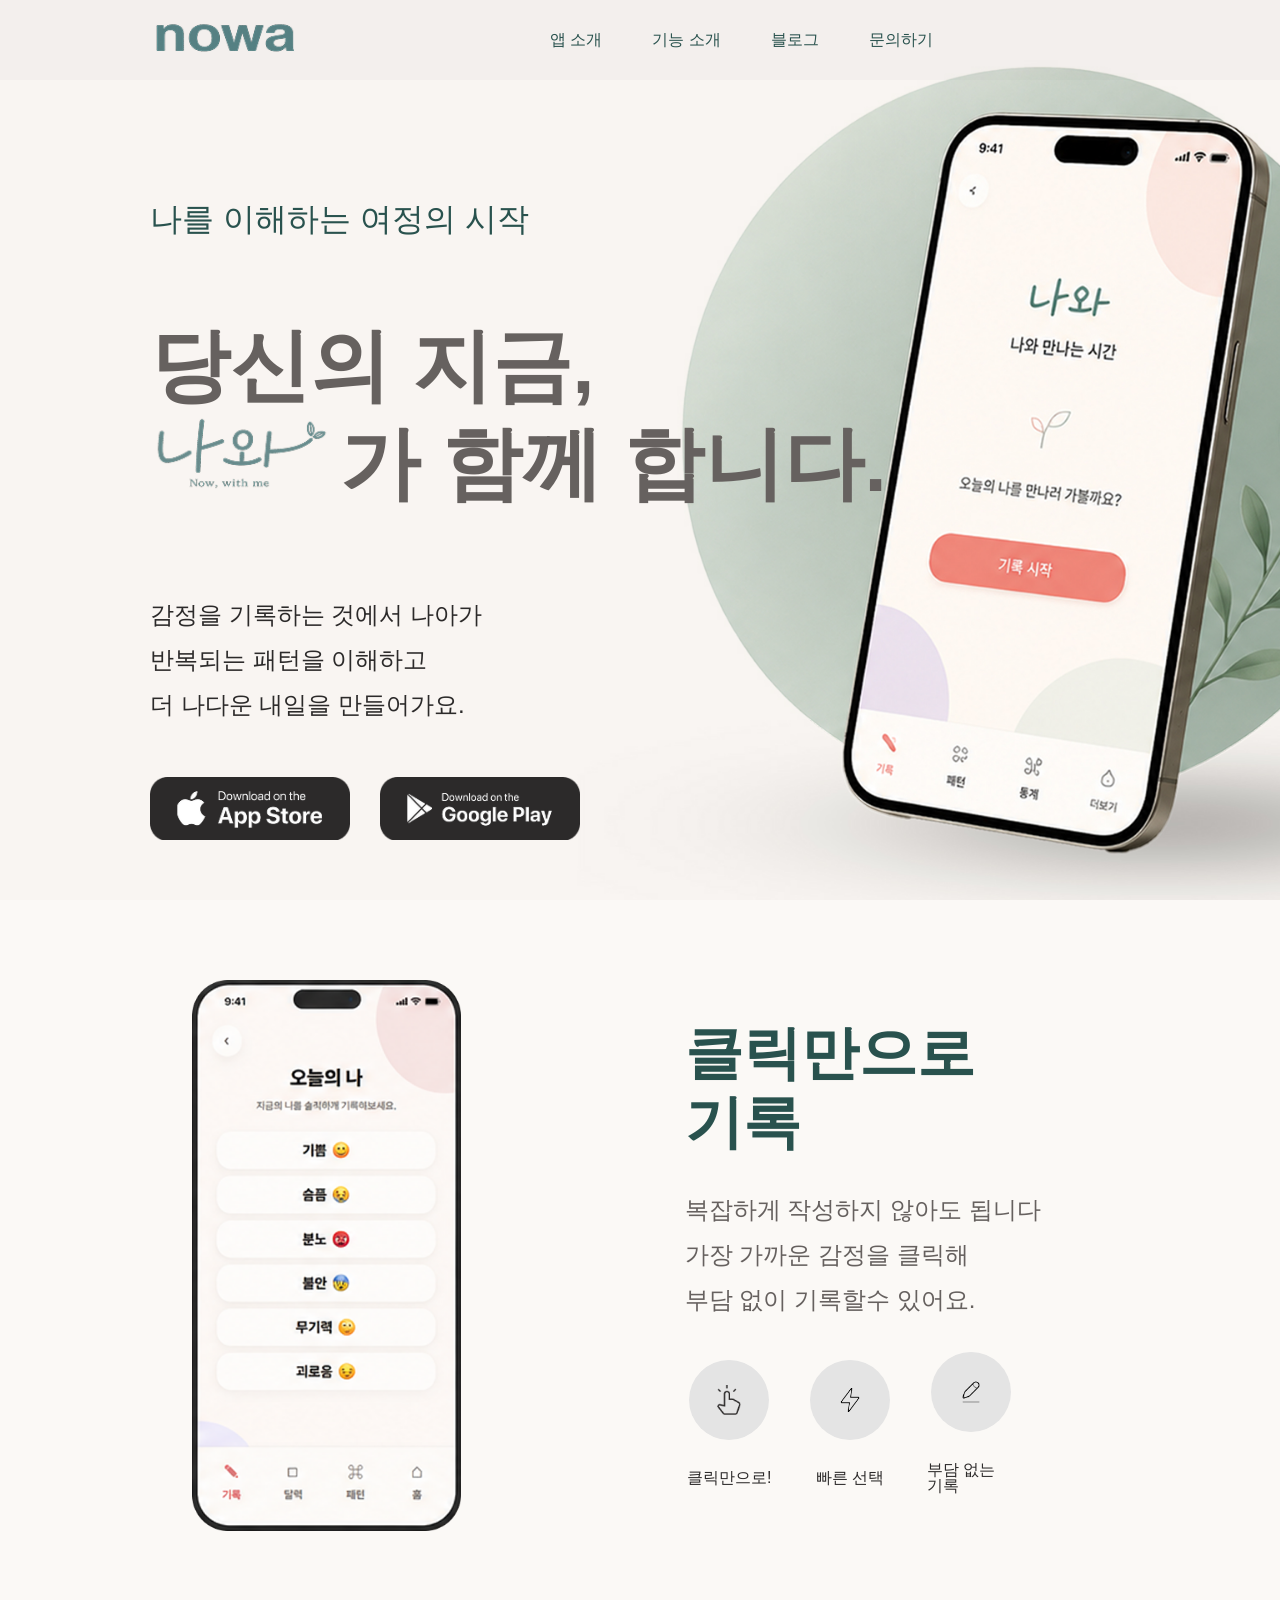
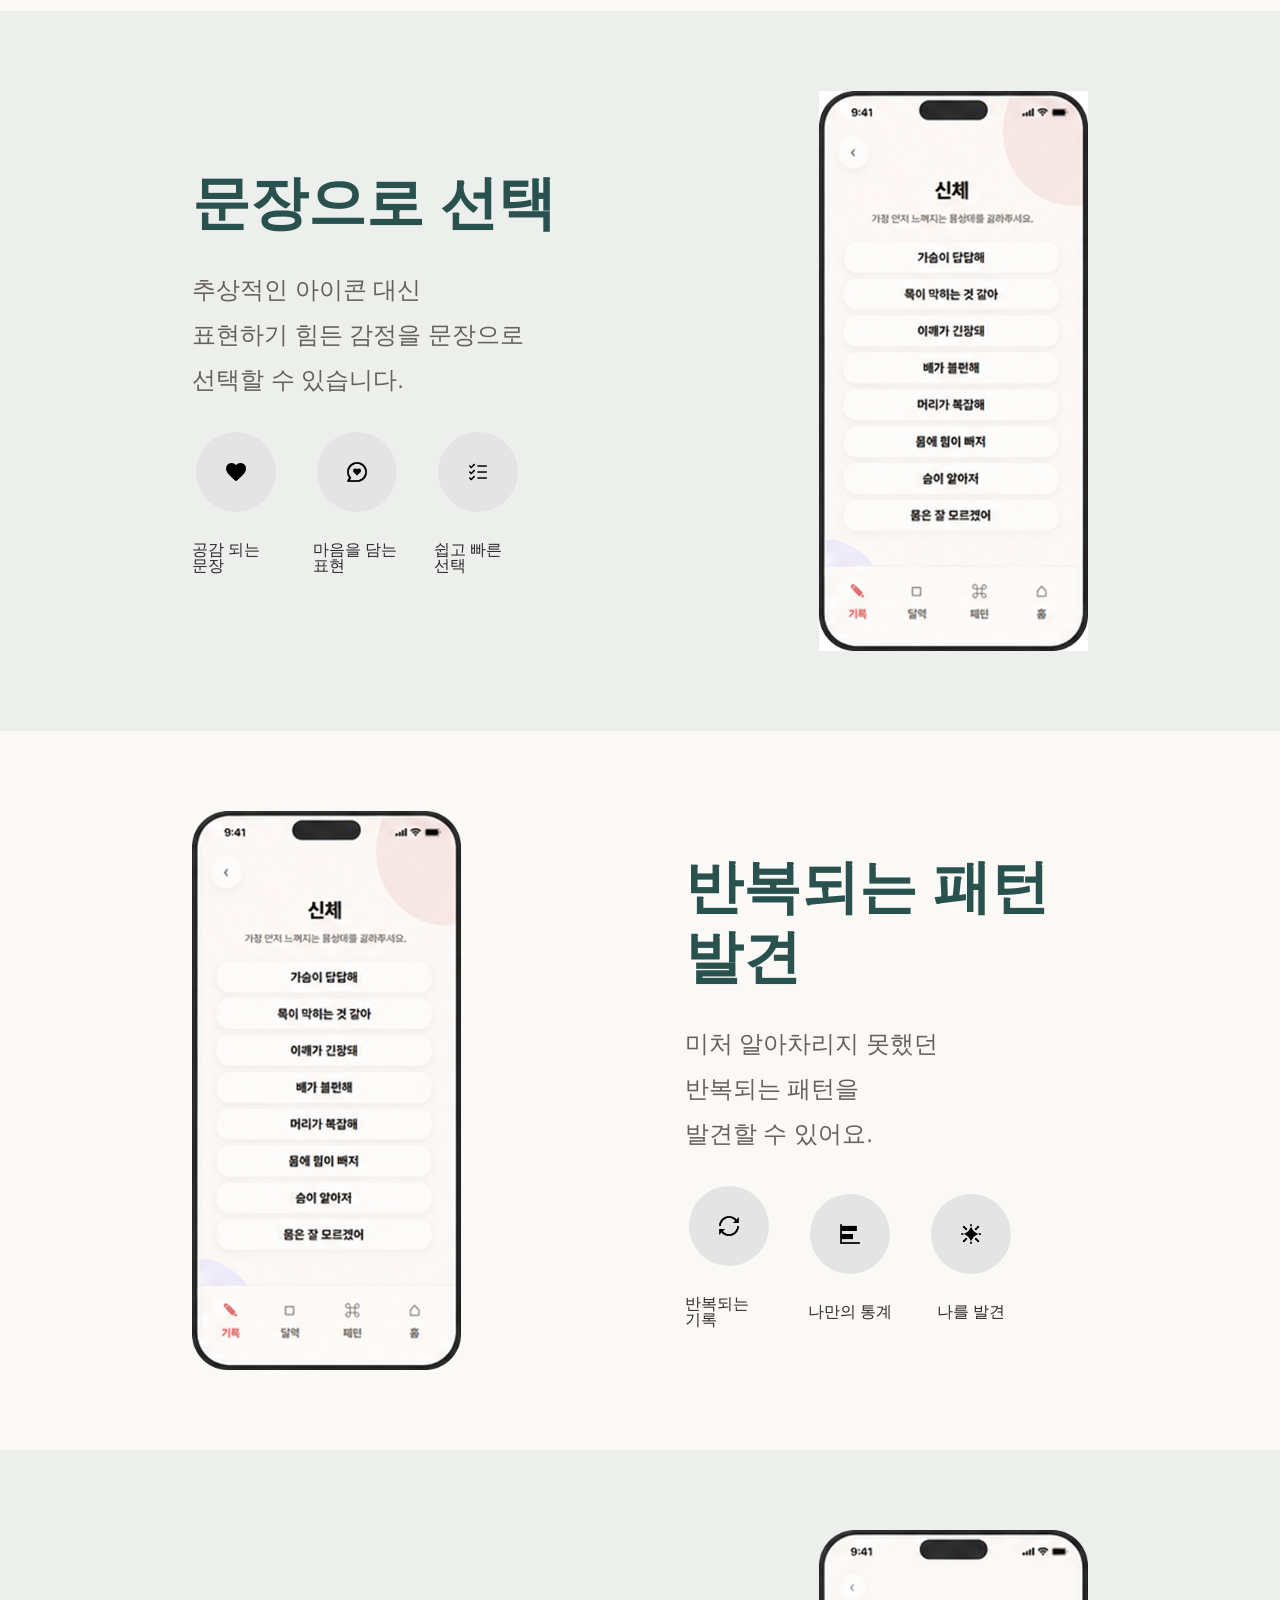
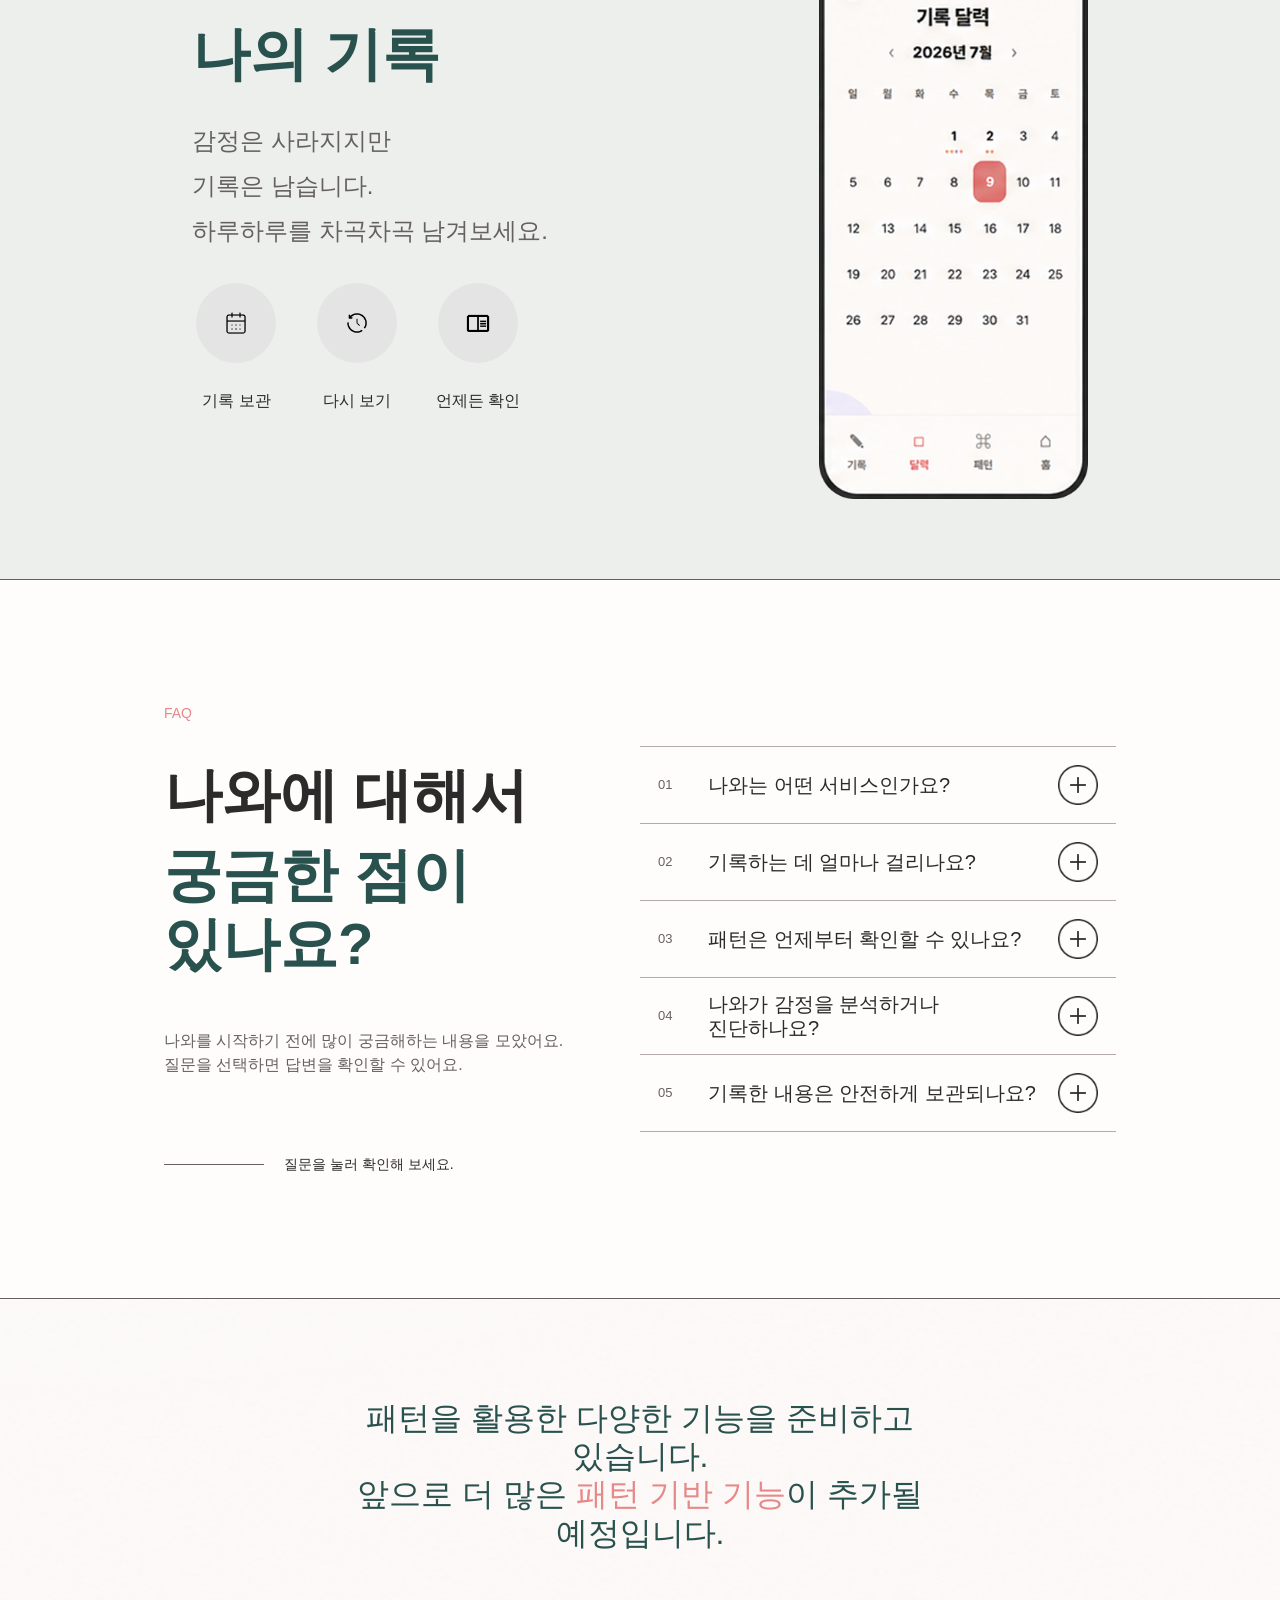
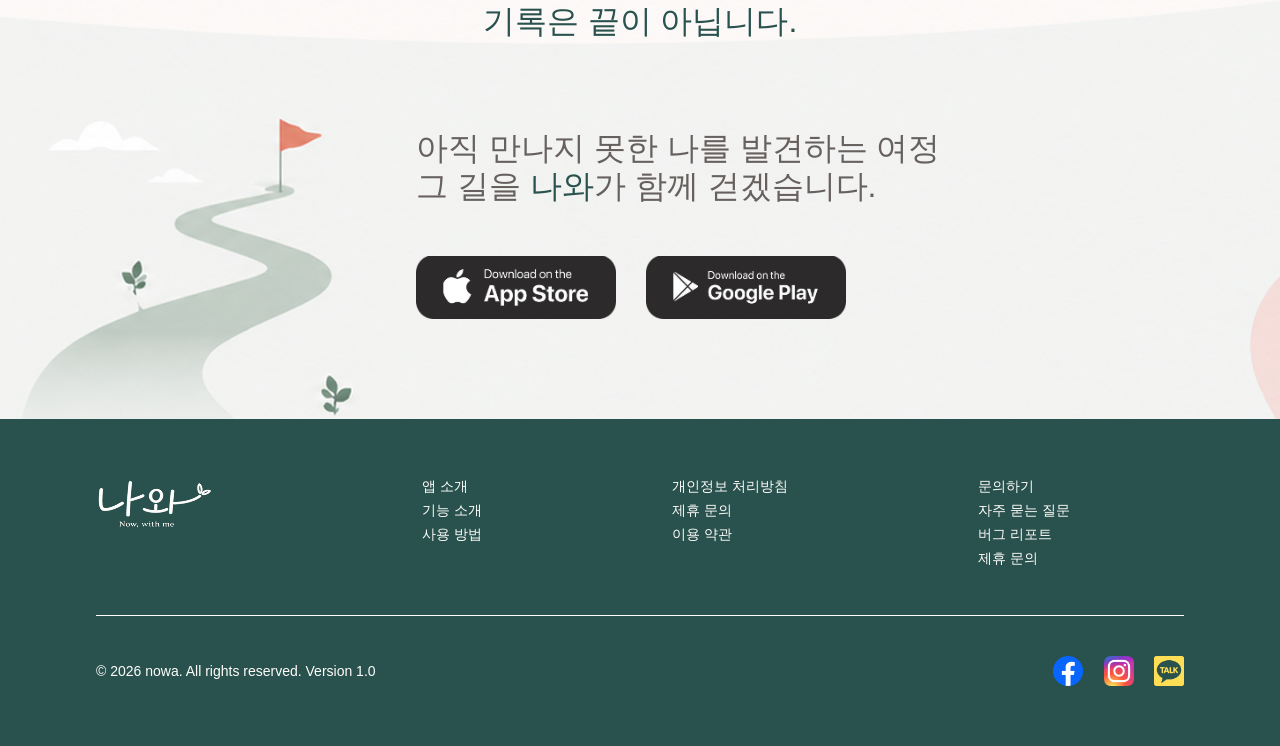
==== commit 71f896f6: "7.22.6" ====
--- a/index.html
+++ b/index.html
@@ -77,13 +77,13 @@
                 <div class="iconcircle">
                   <img src="img/sec2/sec2_2.png" alt="아이콘1" />
                 </div>
-                <p>클릭만으로!</p>
+                <p>빠른 선택</p>
               </div>
               <div class="icon_2 icon">
                 <div class="iconcircle">
                   <img src="img/sec2/sec2_3.png" alt="아이콘1" />
                 </div>
-                <p>클릭만으로!</p>
+                <p>부담 없는 기록</p>
               </div>
             </div>
           </div>
@@ -206,113 +206,135 @@
                 <h2>나와에 대해서</h2>
                 <h2>궁금한 점이 있나요?</h2>
               </div>
-              <p>
-                나와를 시작하기 전에 많이 궁금해하는 내용을 모았어요. <br />
+              <h6>
+                나와를 시작하기 전에 많이 궁금해하는 내용을 모았어요.
+                <br />
                 질문을 선택하면 답변을 확인할 수 있어요.
-              </p>
+              </h6>
             </div>
             <div class="guide_text">
               <div class="guide_line"></div>
               <p>질문을 눌러 확인해 보세요.</p>
             </div>
           </div>
-          <div class="faq_right">
-            <div class="faq-item">
-              <button class="faq-question" type="button" aria-expanded="false">
-                <span class="faq-number">03</span>
-
-                <span class="faq-question-title">
-                  나와는 어떤 서비스인가요?
+
+          <div class="faq_list">
+            <div class="faq_item">
+              <button class="faq_question" type="button" aria-expanded="false">
+                <span class="faq_number">01</span>
+
+                <div class="faq_question_title">
+                  <h5>나와는 어떤 서비스인가요?</h5>
+                </div>
+
+                <span class="faq_icon">
+                  <img src="img/faq/+_btn.png" alt="" aria-hidden="true" />
                 </span>
-
-                <span class="faq-icon" aria-hidden="true"></span>
               </button>
 
-              <div class="faq-answer">
-                <div class="faq-answer-inner">
+              <div class="faq_answer">
+                <div class="faq_answer_inner">
                   <p>
-                    기록이 조금씩 쌓이면 반복해서 선택한 감정과 문장을 바탕으로
+                    나와는 사용자가 자신의 감정과 생각을 쉽고 부담 없이<br />
+                    기록할 수 있도록 돕는 서비스예요.
+                  </p>
+                </div>
+              </div>
+            </div>
+
+            <div class="faq_item">
+              <button class="faq_question" type="button" aria-expanded="false">
+                <span class="faq_number">02</span>
+
+                <div class="faq_question_title">
+                  <h5>기록하는 데 얼마나 걸리나요?</h5>
+                </div>
+
+                <span class="faq_icon">
+                  <img src="img/faq/+_btn.png" alt="" aria-hidden="true" />
+                </span>
+              </button>
+
+              <div class="faq_answer">
+                <div class="faq_answer_inner">
+                  <p>
+                    복잡한 문장을 직접 작성하지 않아도 돼요. <br />
+                    현재 마음과 가까운 문장을 선택하면 <br />
+                    짧은 시간 안에 기록를 마칠 수 있어요.
+                  </p>
+                </div>
+              </div>
+            </div>
+
+            <div class="faq_item">
+              <button class="faq_question" type="button" aria-expanded="false">
+                <span class="faq_number">03</span>
+
+                <div class="faq_question_title">
+                  <h5>패턴은 언제부터 확인할 수 있나요?</h5>
+                </div>
+
+                <span class="faq_icon">
+                  <img src="img/faq/+_btn.png" alt="" aria-hidden="true" />
+                </span>
+              </button>
+
+              <div class="faq_answer">
+                <div class="faq_answer_inner">
+                  <p>
+                    기록이 조금씩 쌓이면 반복해서 선택한 감정과 문장을
+                    바탕으로<br />
                     나의 흐름과 패턴을 확인할 수 있어요.
                   </p>
                 </div>
               </div>
             </div>
-            <div class="faq-item">
-              <button class="faq-question" type="button" aria-expanded="false">
-                <span class="faq-number">03</span>
-
-                <span class="faq-question-title">
-                  패턴은 언제부터 확인할 수 있나요?
+
+            <div class="faq_item">
+              <button class="faq_question" type="button" aria-expanded="false">
+                <span class="faq_number">04</span>
+
+                <div class="faq_question_title">
+                  <h5>나와가 감정을 분석하거나 진단하나요?</h5>
+                </div>
+
+                <span class="faq_icon">
+                  <img src="img/faq/+_btn.png" alt="" aria-hidden="true" />
                 </span>
-
-                <span class="faq-icon" aria-hidden="true"></span>
               </button>
 
-              <div class="faq-answer">
-                <div class="faq-answer-inner">
+              <div class="faq_answer">
+                <div class="faq_answer_inner">
                   <p>
-                    기록이 조금씩 쌓이면 반복해서 선택한 감정과 문장을 바탕으로
-                    나의 흐름과 패턴을 확인할 수 있어요.
+                    나와는 사용자를 진단하거나 감정을 단정하지 않아요.<br />
+                    사용자가 직접 남긴 기록을 다시 살피며 스스로를 <br />
+                    정리해 볼 수 있도록 돕는 역할을 해요.
                   </p>
                 </div>
               </div>
             </div>
-            <div class="faq-item">
-              <button class="faq-question" type="button" aria-expanded="false">
-                <span class="faq-number">03</span>
-
-                <span class="faq-question-title">
-                  패턴은 언제부터 확인할 수 있나요?
+
+            <div class="faq_item">
+              <button class="faq_question" type="button" aria-expanded="true">
+                <span class="faq_number">05</span>
+
+                <div class="faq_question_title">
+                  <h5>기록한 내용은 안전하게 보관되나요?</h5>
+                </div>
+
+                <span class="faq_icon">
+                  <img src="img/faq/+_btn.png" alt="" aria-hidden="true" />
                 </span>
-
-                <span class="faq-icon" aria-hidden="true"></span>
               </button>
 
-              <div class="faq-answer">
-                <div class="faq-answer-inner">
+              <div class="faq_answer">
+                <div class="faq_answer_inner">
                   <p>
-                    기록이 조금씩 쌓이면 반복해서 선택한 감정과 문장을 바탕으로
-                    나의 흐름과 패턴을 확인할 수 있어요.
-                  </p>
-                </div>
-              </div>
-            </div>
-            <div class="faq-item">
-              <button class="faq-question" type="button" aria-expanded="false">
-                <span class="faq-number">03</span>
-
-                <span class="faq-question-title">
-                  패턴은 언제부터 확인할 수 있나요?
-                </span>
-
-                <span class="faq-icon" aria-hidden="true"></span>
-              </button>
-
-              <div class="faq-answer">
-                <div class="faq-answer-inner">
-                  <p>
-                    기록이 조금씩 쌓이면 반복해서 선택한 감정과 문장을 바탕으로
-                    나의 흐름과 패턴을 확인할 수 있어요.
-                  </p>
-                </div>
-              </div>
-            </div>
-            <div class="faq-item">
-              <button class="faq-question" type="button" aria-expanded="false">
-                <span class="faq-number">03</span>
-
-                <span class="faq-question-title">
-                  패턴은 언제부터 확인할 수 있나요?
-                </span>
-
-                <span class="faq-icon" aria-hidden="true"></span>
-              </button>
-
-              <div class="faq-answer">
-                <div class="faq-answer-inner">
-                  <p>
-                    기록이 조금씩 쌓이면 반복해서 선택한 감정과 문장을 바탕으로
-                    나의 흐름과 패턴을 확인할 수 있어요.
+                    기록은 사용자가 자신의 마음을 돌아보기 위한 개인적인
+                    정보예요. <br />
+                    정식 서비스에서는 개인정보 보호와 안전한 데이터 관리를
+                    <br />
+                    가장 중요한 원칙으로 적용할 예정이에요.
                   </p>
                 </div>
               </div>
@@ -396,19 +418,3 @@
     <script src="js/main.js"></script>
   </body>
 </html>
-
-const faqData = [ { id: 1, question: "나와는 어떤 서비스인가요?", answer:
-"나와는 긴 글을 쓰지 않아도 지금의 감정과 마음을 간단한 선택으로 기록할 수 있는
-서비스예요. 기록이 쌓이면 반복해서 나타나는 감정과 문장을 통해 나만의 패턴을
-확인할 수 있어요.", }, { id: 2, question: "기록하는 데 얼마나 걸리나요?",
-answer: "복잡한 일기를 작성할 필요 없이 가장 가까운 감정과 문장을 선택하면 돼요.
-한 번의 기록은 약 10초 정도면 충분해요.", }, { id: 3, question: "패턴은 언제부터
-확인할 수 있나요?", answer: "처음에는 지금의 마음을 부담 없이 기록하는 데
-집중해요. 기록이 충분히 쌓이면 자주 선택한 감정과 문장 그리고 반복되는 흐름을
-차례로 확인할 수 있어요.", }, { id: 4, question: "나와가 감정을 분석하거나
-진단하나요?", answer: "나와는 사용자를 진단하거나 감정을 단정하지 않아요.
-사용자가 직접 남긴 기록을 다시 살펴볼 수 있도록 정리해 보여주는 역할을 해요.",
-}, { id: 5, question: "기록한 내용은 안전하게 보관되나요?", answer: "기록은
-사용자가 자신의 마음을 돌아보기 위한 개인적인 정보예요. 정식 서비스에서는
-개인정보 보호와 안전한 데이터 관리를 가장 중요한 원칙으로 적용할 예정이에요.",
-}, ];
--- a/css/style.css
+++ b/css/style.css
@@ -82,7 +82,7 @@
 
 /* ////////////// faq_section ///////////// */
 
-.faq_section {
+/* .faq_section {
   width: 100%;
   height: 80vh;
   background-color: #fffdfb;
@@ -90,6 +90,223 @@
   border-bottom: 1px solid #66615f;
 }
 
+.faq_wrap {
+  width: 85%;
+  margin: 0 auto;
+  display: flex;
+  align-items: center;
+  justify-content: space-between;
+}
+.faq_info {
+  width: 45%;
+}
+.faq_badge {
+  font-size: 14px;
+  color: #e58989;
+}
+.faq_title_wrap {
+  margin: 40px 0;
+}
+.faq_title h2:first-child {
+  color: #2c2a2a;
+  margin-bottom: 10px;
+}
+.faq_title h2:last-child {
+  color: #29524e;
+  margin-bottom: 50px;
+}
+.faq_title h6 {
+}
+.guide_text {
+  display: flex;
+  align-items: center;
+  gap: 20px;
+  margin-top: 80px;
+}
+.guide_line {
+  width: 100px;
+  height: 1px;
+  background-color: #66615f;
+}
+.guide_text p {
+  font-size: 14px;
+}
+.faq_list {
+  width: 50%;
+  height: 80%;
+  display: flex;
+  flex-direction: column;
+  justify-content: space-between;
+}
+.faq_item {
+  border-top: 1px solid #66615f;
+}
+.faq_item:last-child {
+  border-bottom: 1px solid #66615f;
+}
+.faq_question {
+  width: 100%;
+  display: flex;
+  align-items: center;
+}
+.faq_question_title {
+  flex: 1;
+  margin: 0 20px;
+}
+.faq_icon {
+  width: 40px;
+  height: 40px;
+} */
+
+.faq_section {
+  width: 100%;
+  height: 80vh;
+  background-color: #fffdfb;
+  border-top: 1px solid #66615f;
+  border-bottom: 1px solid #66615f;
+
+  display: flex;
+  align-items: center;
+}
+
+.faq_wrap {
+  width: 85%;
+  height: 80%;
+  margin: 0 auto;
+
+  display: flex;
+  align-items: center;
+  justify-content: space-between;
+}
+
+.faq_info {
+  width: 45%;
+}
+
+.faq_badge {
+  font-size: 14px;
+  color: #e58989;
+}
+
+.faq_title_wrap {
+  margin: 40px 0;
+}
+
+.faq_title h2:first-child {
+  color: #2c2a2a;
+  margin-bottom: 10px;
+}
+
+.faq_title h2:last-child {
+  color: #29524e;
+  margin-bottom: 50px;
+}
+
+.faq_title h6 {
+  line-height: 2;
+  color: #66615f;
+}
+
+.guide_text {
+  display: flex;
+  align-items: center;
+  gap: 20px;
+  margin-top: 80px;
+}
+
+.guide_line {
+  width: 100px;
+  height: 1px;
+  background-color: #66615f;
+}
+
+.guide_text p {
+  font-size: 14px;
+}
+
+.faq_list {
+  width: 50%;
+}
+
+.faq_item {
+  border-top: 1px solid #b4aaa7;
+}
+
+.faq_item:last-child {
+  border-bottom: 1px solid #b4aaa7;
+}
+
+.faq_question {
+  width: 100%;
+  height: 76px;
+  padding: 0 18px;
+
+  display: flex;
+  align-items: center;
+
+  border: none;
+  background-color: transparent;
+  text-align: left;
+  cursor: pointer;
+}
+
+.faq_number {
+  width: 30px;
+  flex-shrink: 0;
+
+  font-size: 13px;
+  color: #66615f;
+}
+
+.faq_question_title {
+  flex: 1;
+  margin: 0 20px;
+}
+
+.faq_question_title h5 {
+  margin: 0;
+  color: #2c2a2a;
+}
+
+.faq_icon {
+  width: 40px;
+  height: 40px;
+  flex-shrink: 0;
+}
+
+.faq_icon img {
+  width: 100%;
+  height: 100%;
+  display: block;
+  object-fit: contain;
+}
+
+.faq_answer {
+  display: none;
+}
+
+.faq_answer_inner {
+  padding: 0 68px 30px;
+}
+
+.faq_answer_inner p {
+  line-height: 1.8;
+  color: #66615f;
+}
+
+.faq_item.active {
+  background-color: #f8f4f2;
+}
+
+.faq_item.active .faq_answer {
+  display: block;
+}
+
+.faq_item.active .faq_number,
+.faq_item.active .faq_question_title h5 {
+  color: #29524e;
+}
+
 /* ////////////// cta_section ///////////// */
 .cta_section {
   position: relative;
@@ -107,7 +324,7 @@
   justify-content: space-between;
   top: 100px;
   bottom: 100px;
-  left: 57%;
+  left: 50%;
   transform: translateX(-50%);
 }
 .cta_title {
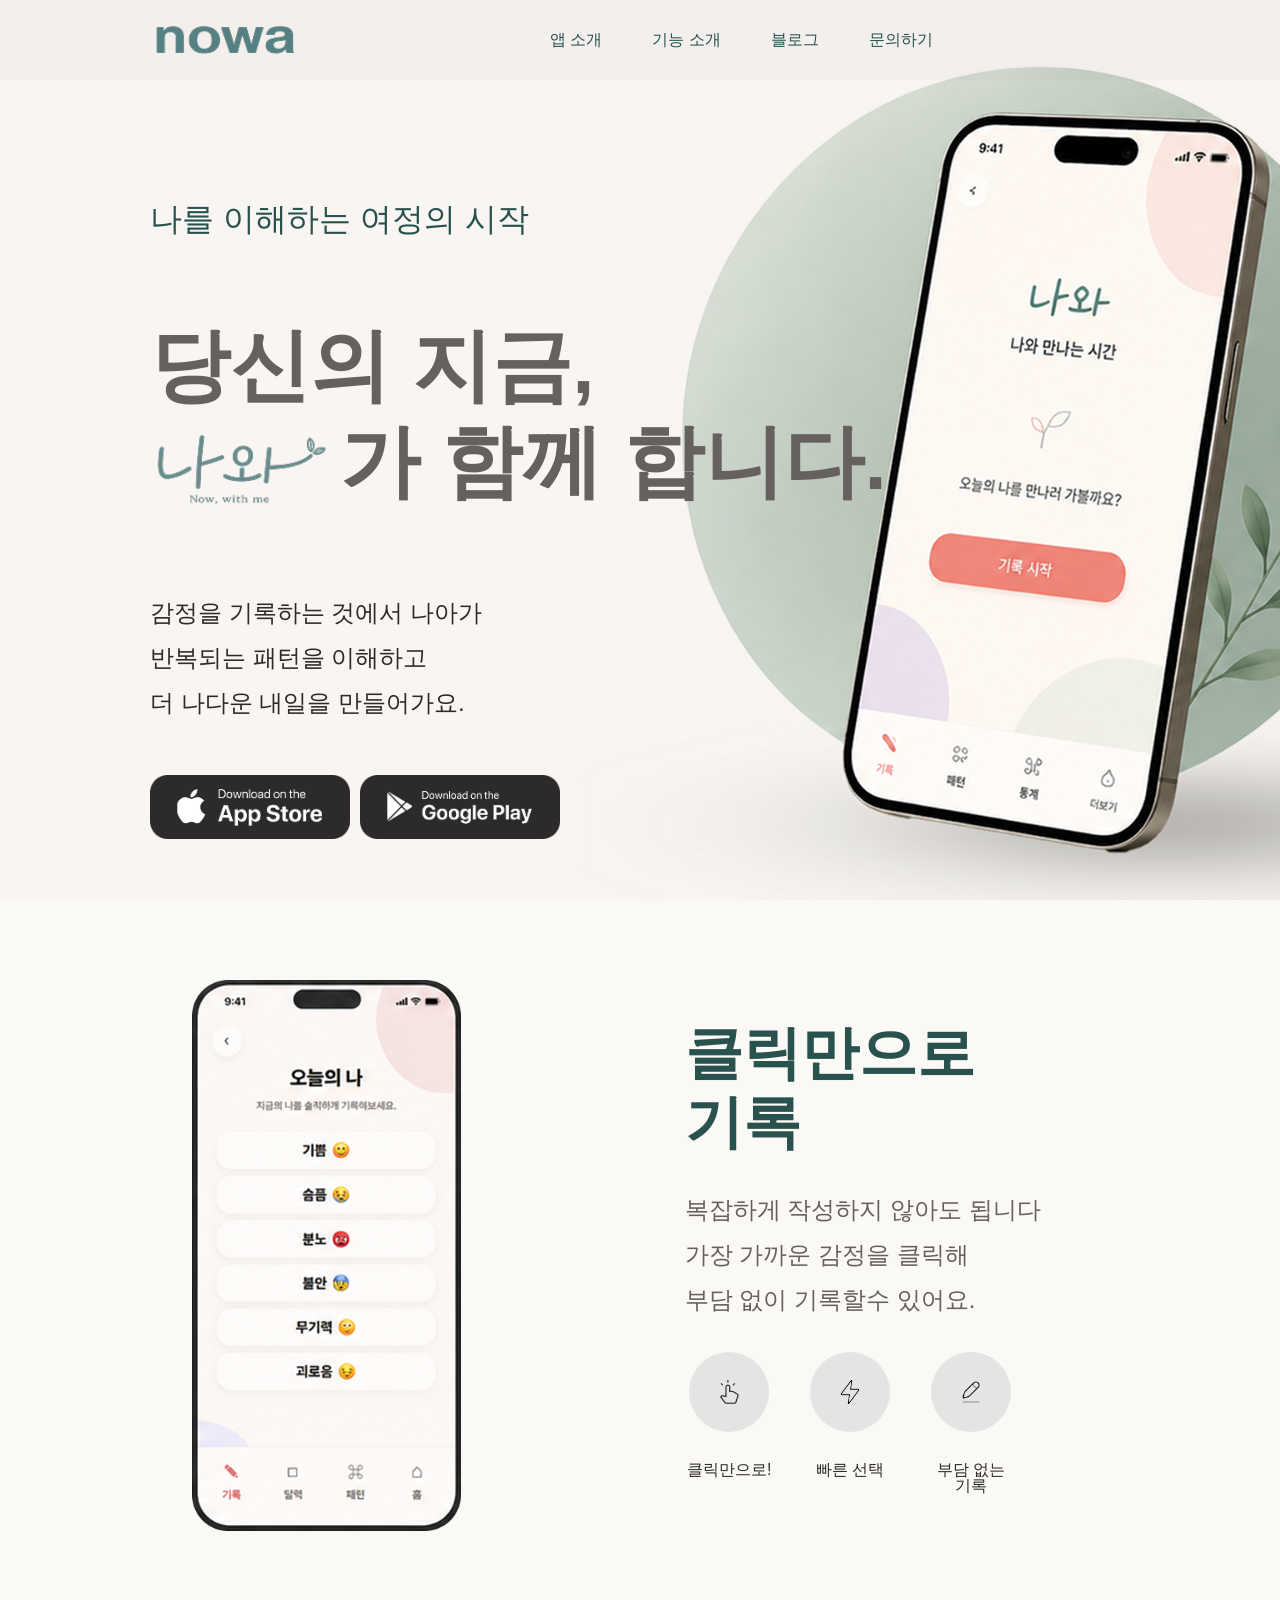
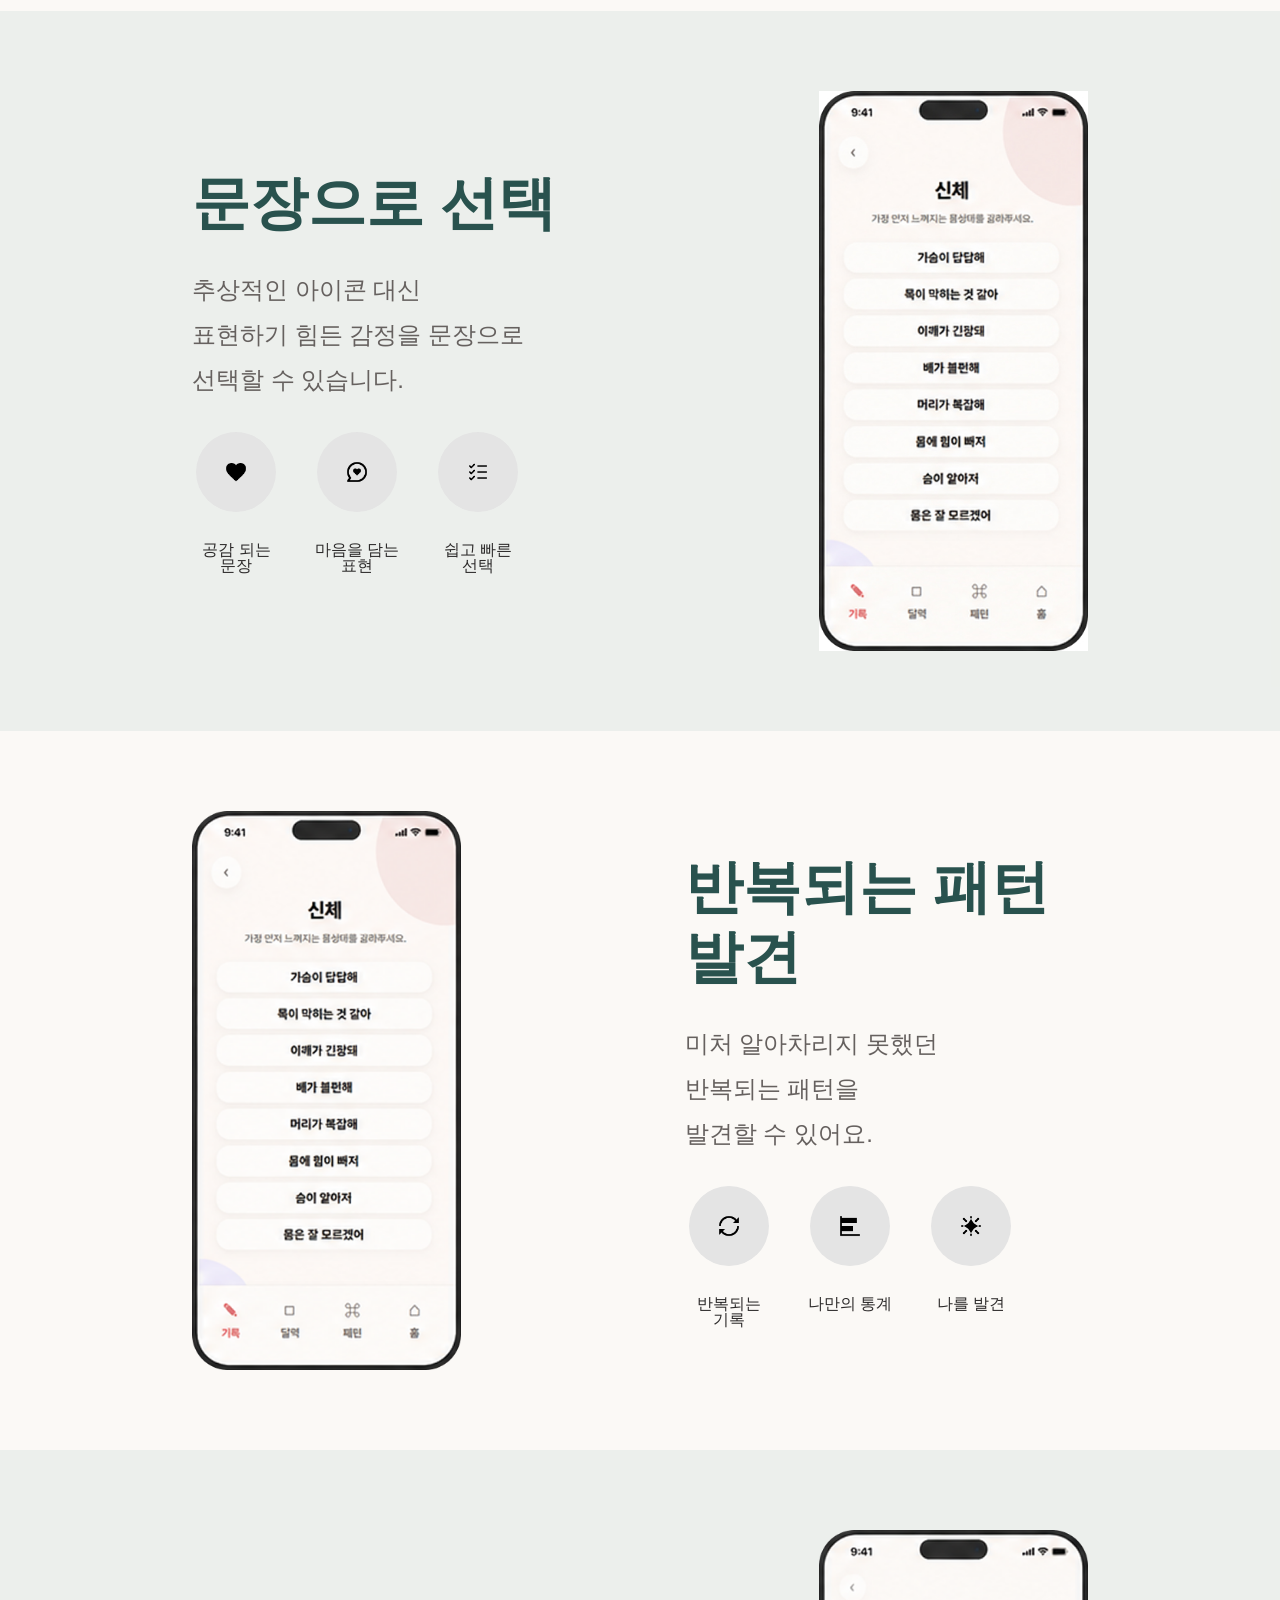
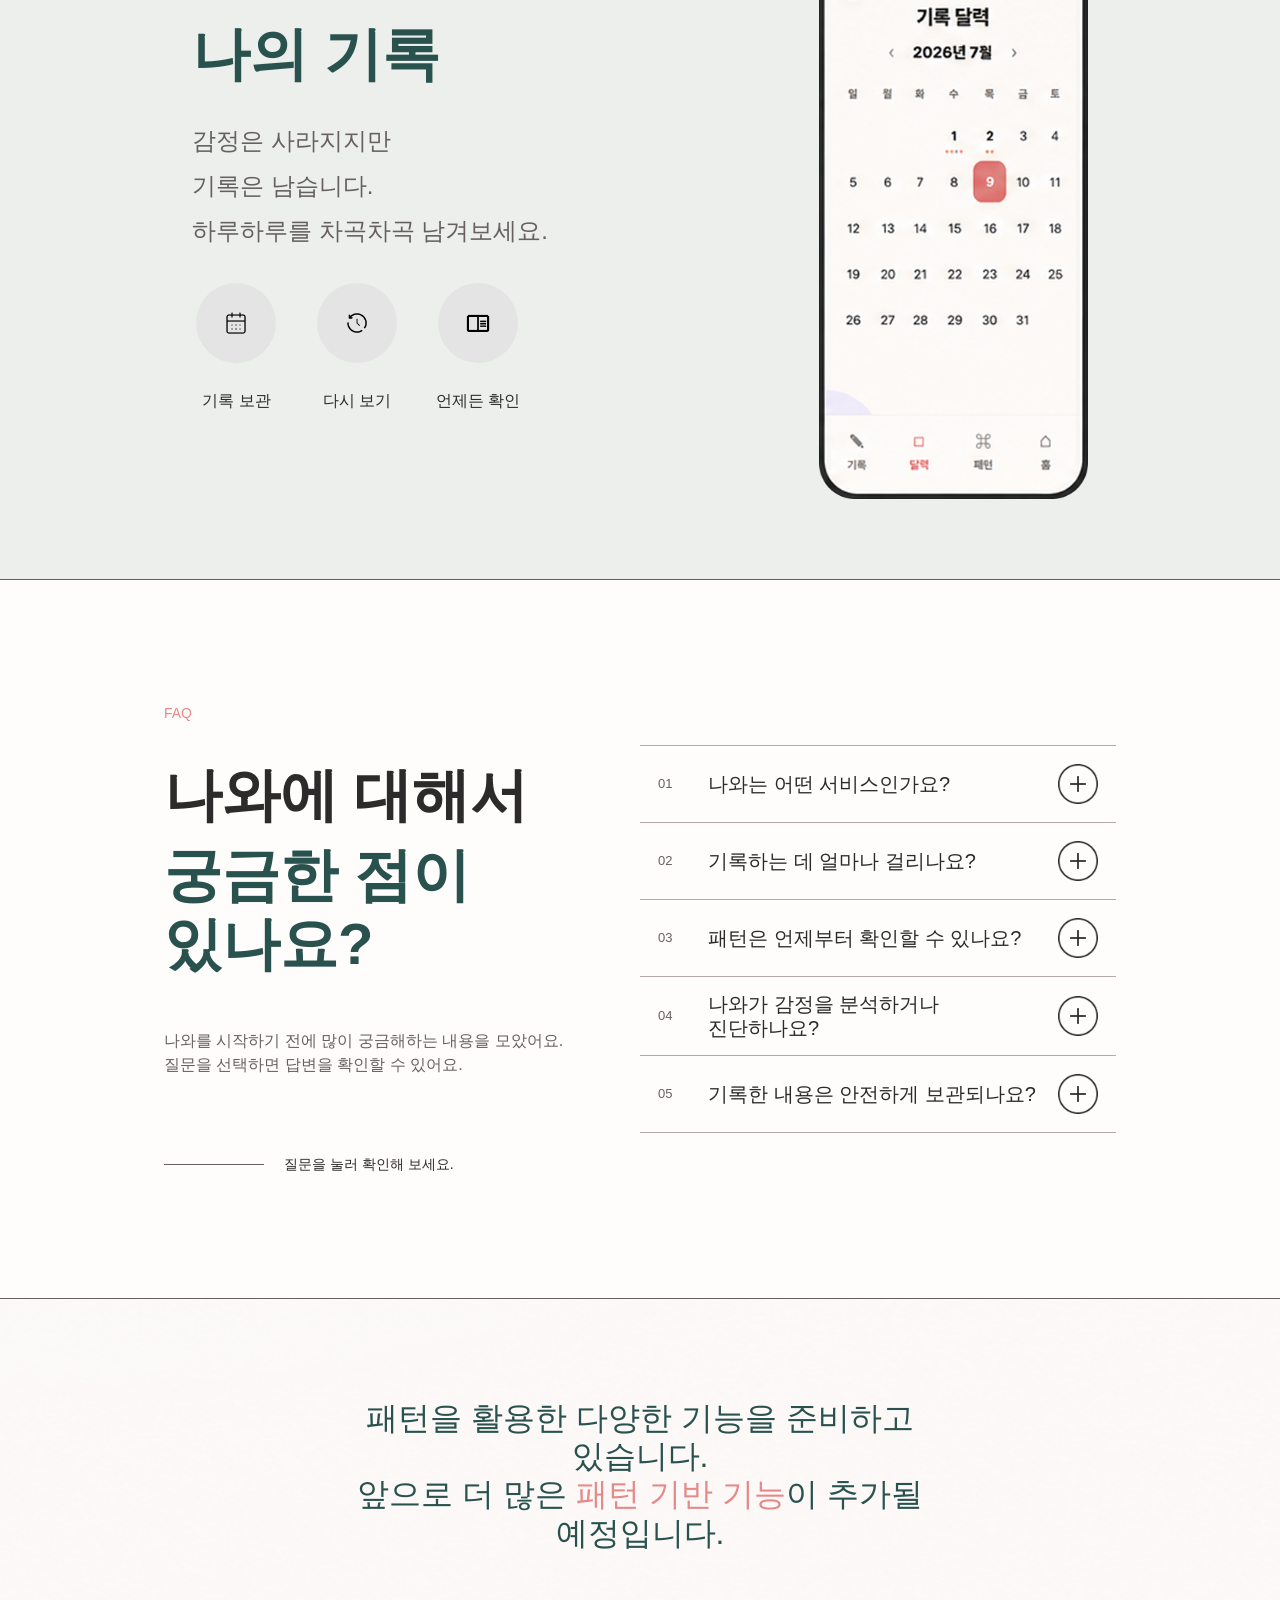
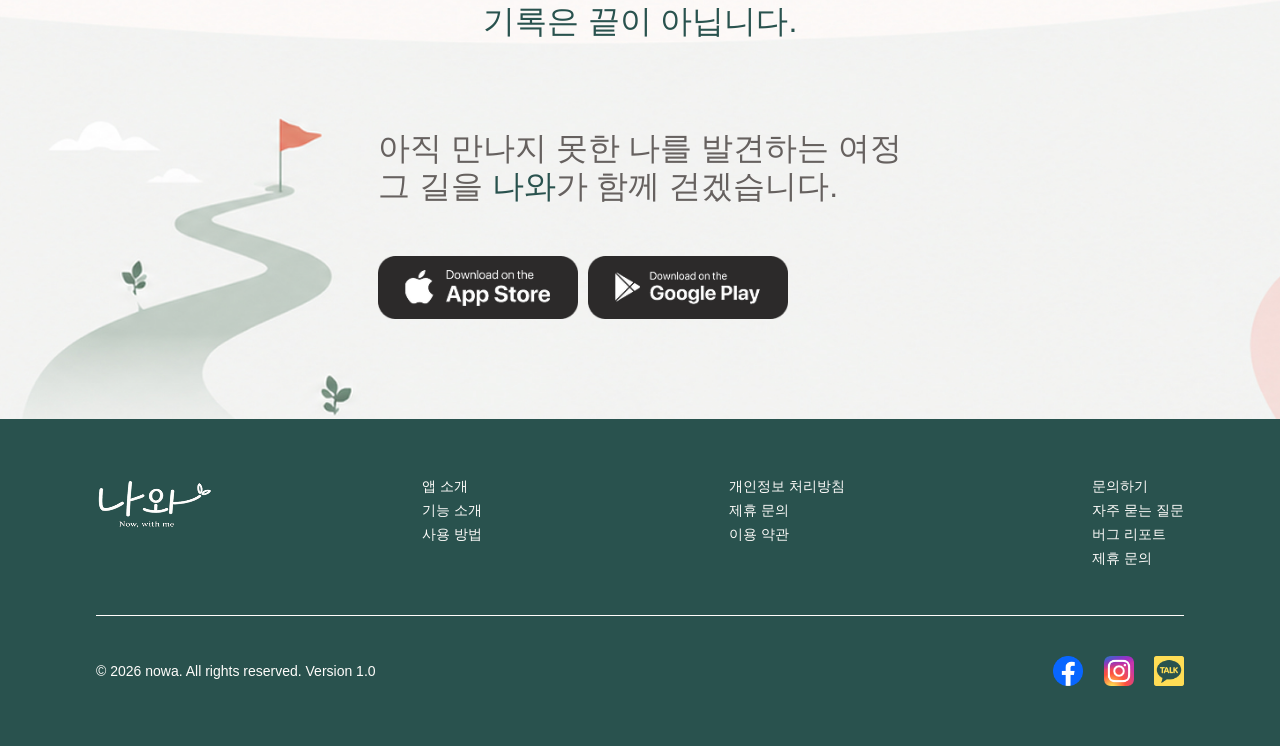
==== commit b124f49b: "7.23.1" ====
--- a/index.html
+++ b/index.html
@@ -220,7 +220,7 @@
 
           <div class="faq_list">
             <div class="faq_item">
-              <button class="faq_question" type="button" aria-expanded="false">
+              <button class="faq_question" type="button">
                 <span class="faq_number">01</span>
 
                 <div class="faq_question_title">
@@ -228,7 +228,7 @@
                 </div>
 
                 <span class="faq_icon">
-                  <img src="img/faq/+_btn.png" alt="" aria-hidden="true" />
+                  <img src="img/faq/+_btn.png" alt="플러스버튼" />
                 </span>
               </button>
 
@@ -243,7 +243,7 @@
             </div>
 
             <div class="faq_item">
-              <button class="faq_question" type="button" aria-expanded="false">
+              <button class="faq_question" type="button">
                 <span class="faq_number">02</span>
 
                 <div class="faq_question_title">
@@ -251,7 +251,7 @@
                 </div>
 
                 <span class="faq_icon">
-                  <img src="img/faq/+_btn.png" alt="" aria-hidden="true" />
+                  <img src="img/faq/+_btn.png" alt="플러스버튼" />
                 </span>
               </button>
 
@@ -267,7 +267,7 @@
             </div>
 
             <div class="faq_item">
-              <button class="faq_question" type="button" aria-expanded="false">
+              <button class="faq_question" type="button">
                 <span class="faq_number">03</span>
 
                 <div class="faq_question_title">
@@ -275,7 +275,7 @@
                 </div>
 
                 <span class="faq_icon">
-                  <img src="img/faq/+_btn.png" alt="" aria-hidden="true" />
+                  <img src="img/faq/+_btn.png" alt="플러스버튼" />
                 </span>
               </button>
 
@@ -291,7 +291,7 @@
             </div>
 
             <div class="faq_item">
-              <button class="faq_question" type="button" aria-expanded="false">
+              <button class="faq_question" type="button">
                 <span class="faq_number">04</span>
 
                 <div class="faq_question_title">
@@ -299,7 +299,7 @@
                 </div>
 
                 <span class="faq_icon">
-                  <img src="img/faq/+_btn.png" alt="" aria-hidden="true" />
+                  <img src="img/faq/+_btn.png" alt="플러스버튼" />
                 </span>
               </button>
 
@@ -315,7 +315,7 @@
             </div>
 
             <div class="faq_item">
-              <button class="faq_question" type="button" aria-expanded="true">
+              <button class="faq_question" type="button">
                 <span class="faq_number">05</span>
 
                 <div class="faq_question_title">
@@ -323,7 +323,7 @@
                 </div>
 
                 <span class="faq_icon">
-                  <img src="img/faq/+_btn.png" alt="" aria-hidden="true" />
+                  <img src="img/faq/+_btn.png" alt="플러스버튼" />
                 </span>
               </button>
 
--- a/css/style.css
+++ b/css/style.css
@@ -11,6 +11,7 @@
   position: absolute;
   z-index: 10;
 }
+
 .header_wrap {
   width: 100%;
   height: 100%;
@@ -26,6 +27,18 @@
   height: 40px;
   margin-right: 250px;
 }
+
+.logo a,
+.logo img {
+  width: 100%;
+  height: 100%;
+  display: block;
+}
+
+.logo img {
+  object-fit: contain;
+}
+
 .menu_wrap {
   display: flex;
   justify-content: flex-start;
@@ -34,14 +47,21 @@
   color: #29524e;
 }
 
+.menu_wrap a {
+  color: #29524e;
+}
+
 /* ////////////// hero_section ///////////// */
 
 .hero_section {
   width: 100%;
   height: 100vh;
+  min-height: 750px;
   position: relative;
-}
-.hero_section img {
+  overflow: hidden;
+}
+
+.hero_section > img {
   width: 100%;
   height: 100%;
   object-fit: cover;
@@ -60,9 +80,11 @@
   justify-content: center;
   align-items: flex-start;
 }
+
 .hero_title_wrap h3 {
   color: #29524e;
 }
+
 .hero_subtitle h1 {
   margin: 80px 0;
 }
@@ -74,158 +96,101 @@
 
 .hero_subtitle h1 img {
   width: 180px;
+  height: auto; /* 수정: 부모 이미지 스타일의 영향을 받지 않도록 설정 */
   vertical-align: middle;
-}
+  display: inline-block;
+  object-fit: contain;
+}
+
 .hero_subtitle h4 {
   margin-bottom: 50px;
 }
 
+.hero_btn_wrap {
+  display: flex;
+  align-items: center;
+  gap: 10px;
+}
+
+.hero_btn_wrap .btn {
+  display: block;
+}
+
+.hero_btn_wrap .btn img {
+  width: 100%;
+  height: auto;
+  display: block;
+}
+
 /* ////////////// faq_section ///////////// */
 
-/* .faq_section {
+.faq_section {
   width: 100%;
   height: 80vh;
+  min-height: 650px;
   background-color: #fffdfb;
   border-top: 1px solid #66615f;
   border-bottom: 1px solid #66615f;
+  display: flex;
+  align-items: center;
 }
 
 .faq_wrap {
   width: 85%;
+  height: 80%;
   margin: 0 auto;
   display: flex;
   align-items: center;
   justify-content: space-between;
 }
+
 .faq_info {
   width: 45%;
 }
+
 .faq_badge {
   font-size: 14px;
   color: #e58989;
 }
+
 .faq_title_wrap {
   margin: 40px 0;
 }
+
 .faq_title h2:first-child {
   color: #2c2a2a;
   margin-bottom: 10px;
 }
+
 .faq_title h2:last-child {
   color: #29524e;
   margin-bottom: 50px;
 }
+
 .faq_title h6 {
-}
+  line-height: 2;
+  color: #66615f;
+}
+
 .guide_text {
   display: flex;
   align-items: center;
   gap: 20px;
   margin-top: 80px;
 }
+
 .guide_line {
   width: 100px;
   height: 1px;
   background-color: #66615f;
 }
+
 .guide_text p {
   font-size: 14px;
 }
+
 .faq_list {
   width: 50%;
-  height: 80%;
-  display: flex;
-  flex-direction: column;
-  justify-content: space-between;
-}
-.faq_item {
-  border-top: 1px solid #66615f;
-}
-.faq_item:last-child {
-  border-bottom: 1px solid #66615f;
-}
-.faq_question {
-  width: 100%;
-  display: flex;
-  align-items: center;
-}
-.faq_question_title {
-  flex: 1;
-  margin: 0 20px;
-}
-.faq_icon {
-  width: 40px;
-  height: 40px;
-} */
-
-.faq_section {
-  width: 100%;
-  height: 80vh;
-  background-color: #fffdfb;
-  border-top: 1px solid #66615f;
-  border-bottom: 1px solid #66615f;
-
-  display: flex;
-  align-items: center;
-}
-
-.faq_wrap {
-  width: 85%;
-  height: 80%;
-  margin: 0 auto;
-
-  display: flex;
-  align-items: center;
-  justify-content: space-between;
-}
-
-.faq_info {
-  width: 45%;
-}
-
-.faq_badge {
-  font-size: 14px;
-  color: #e58989;
-}
-
-.faq_title_wrap {
-  margin: 40px 0;
-}
-
-.faq_title h2:first-child {
-  color: #2c2a2a;
-  margin-bottom: 10px;
-}
-
-.faq_title h2:last-child {
-  color: #29524e;
-  margin-bottom: 50px;
-}
-
-.faq_title h6 {
-  line-height: 2;
-  color: #66615f;
-}
-
-.guide_text {
-  display: flex;
-  align-items: center;
-  gap: 20px;
-  margin-top: 80px;
-}
-
-.guide_line {
-  width: 100px;
-  height: 1px;
-  background-color: #66615f;
-}
-
-.guide_text p {
-  font-size: 14px;
-}
-
-.faq_list {
-  width: 50%;
 }
 
 .faq_item {
@@ -238,12 +203,10 @@
 
 .faq_question {
   width: 100%;
-  height: 76px;
-  padding: 0 18px;
-
-  display: flex;
-  align-items: center;
-
+  min-height: 76px;
+  padding: 15px 18px;
+  display: flex;
+  align-items: center;
   border: none;
   background-color: transparent;
   text-align: left;
@@ -253,7 +216,6 @@
 .faq_number {
   width: 30px;
   flex-shrink: 0;
-
   font-size: 13px;
   color: #66615f;
 }
@@ -308,50 +270,75 @@
 }
 
 /* ////////////// cta_section ///////////// */
+
 .cta_section {
   position: relative;
   height: 80vh;
 }
-.cta_section img {
+
+.cta_section > img {
   width: 100%;
   height: 100%;
   object-fit: cover;
-}
+  display: block;
+}
+
 .cta_content {
   display: flex;
   flex-direction: column;
   position: absolute;
   justify-content: space-between;
+  align-items: center;
   top: 100px;
   bottom: 100px;
   left: 50%;
   transform: translateX(-50%);
 }
+
 .cta_title {
   text-align: center;
 }
+
 .cta_title h3 {
   color: #29524e;
   margin-bottom: 50px;
 }
+
 .cta_title h3 span {
   color: #e58989;
 }
+
 .cta_title p {
   font-size: 32px;
   font-weight: 500;
   line-height: 1.2;
   color: #29524e;
 }
+
 .cta_description {
-  margin-left: 15%;
-  margin-bottom: 50px;
-}
+  /* margin-left: 15%;
+  margin-bottom: 50px; */
+}
+
 .cta_description h3 span {
   color: #29524e;
 }
+
 .cta_btn_wrap {
-  margin-left: 15%;
+  display: flex;
+  align-items: center;
+  gap: 10px;
+  margin-top: 50px;
+}
+
+.cta_btn_wrap .btn {
+  display: block;
+}
+
+.cta_btn_wrap .btn img {
+  width: 100%;
+  height: auto;
+  display: block;
 }
 
 /* //////////////// 푸터 ///////////////// */
@@ -363,37 +350,65 @@
   font-size: 14px;
   font-weight: 100;
 }
+
 .footer_wrap {
-  width: 80%;
+  width: 85%;
   padding: 60px 0;
   margin: 0 auto;
-  width: 85%;
   display: flex;
   flex-direction: column;
 }
+
 .footer_top {
   width: 100%;
   display: flex;
   justify-content: space-between;
 }
+
+.footer_logo {
+  flex-shrink: 0;
+}
+
+.footer_logo a,
+.footer_logo img {
+  display: block;
+}
+
+.footer_logo img {
+  max-width: 100%;
+  height: auto;
+}
+
 .footer_nav {
   width: 70%;
   display: flex;
   justify-content: space-between;
 }
+
 .footer_nav ul {
   display: flex;
   flex-direction: column;
   margin-right: 15%;
 }
+
+.footer_nav ul:last-child {
+  margin-right: 0;
+}
+
 .footer_nav ul li {
   margin-bottom: 10px;
 }
+
+.footer_nav a {
+  color: #fffdfb;
+}
+
 .footer_divider {
   height: 1px;
   background-color: #fffdfb;
   margin: 40px 0;
 }
+
 .footer_bottom {
   display: flex;
   justify-content: space-between;
@@ -405,8 +420,496 @@
   justify-content: space-between;
   align-items: center;
   width: 12%;
-}
+  min-width: 120px;
+}
+
 .footer_social a {
   width: 30px;
   height: 30px;
-}
+  display: block;
+}
+
+.footer_social img {
+  width: 100%;
+  height: 100%;
+  display: block;
+  object-fit: contain;
+}
+
+/* ==================================================
+   반응형   
+================================================== */
+
+@media screen and (max-width: 1200px) {
+  .header_wrap {
+    padding: 0 60px;
+  }
+
+  .logo {
+    margin-right: auto;
+  }
+
+  .menu_wrap {
+    gap: 35px;
+  }
+
+  .hero_title_wrap {
+    padding-left: 60px;
+    padding-top: 160px;
+  }
+
+  .hero_subtitle h1 {
+    margin: 55px 0;
+  }
+
+  .hero_subtitle h1 img {
+    width: 150px;
+  }
+
+  .section_wrap {
+    width: 90%;
+  }
+
+  .img_wrap {
+    width: 46%;
+  }
+
+  .con_wrap {
+    width: 48%;
+  }
+
+  .faq_wrap {
+    width: 90%;
+    gap: 50px;
+  }
+
+  .faq_info {
+    width: 42%;
+  }
+
+  .faq_list {
+    width: 55%;
+  }
+
+  .guide_text {
+    margin-top: 50px;
+  }
+
+  .faq_answer_inner {
+    padding: 0 68px 25px;
+  }
+
+  .cta_content {
+    width: 80%;
+  }
+
+  .footer_wrap {
+    width: 90%;
+  }
+
+  .footer_nav {
+    width: 75%;
+  }
+}
+
+@media screen and (max-width: 768px) {
+  header {
+    height: 64px;
+  }
+
+  .header_wrap {
+    padding: 0 24px;
+    justify-content: space-between;
+  }
+
+  .logo {
+    width: 110px;
+    height: auto;
+    margin-right: 0;
+  }
+  /* .menu_wrap {
+    display: none;
+  }
+ */
+
+  .hero_section {
+    height: auto;
+    min-height: 720px;
+  }
+
+  .hero_section > img {
+    position: absolute;
+    inset: 0;
+    object-position: 63% center;
+  }
+
+  .hero_title_wrap {
+    min-height: 720px;
+    padding: 130px 24px 60px;
+    justify-content: flex-start;
+  }
+
+  .hero_title_wrap h3 {
+    font-size: 15px;
+  }
+
+  .hero_subtitle h1 {
+    margin: 38px 0;
+    font-size: 34px;
+    line-height: 1.35;
+  }
+
+  .hero_subtitle h1 img {
+    width: 115px;
+  }
+
+  .hero_subtitle h4 {
+    margin-bottom: 35px;
+    font-size: 15px;
+    line-height: 1.8;
+  }
+
+  .hero_btn_wrap {
+    gap: 8px;
+  }
+
+  .hero_btn_wrap .btn {
+    width: 120px;
+  }
+
+  /* ////////// section 2 ~ section 5 ////////// */
+  .section_wrap {
+    width: 100%;
+    padding: 80px 24px;
+    flex-direction: column;
+    justify-content: center;
+    gap: 45px;
+  }
+
+  .img_wrap,
+  .con_wrap {
+    width: 100%;
+  }
+
+  .con_wrap {
+    text-align: center;
+  }
+
+  .con_wrap h2 {
+    margin-bottom: 25px;
+  }
+
+  .con_wrap h4 {
+    line-height: 1.8;
+  }
+
+  .img_wrap {
+    display: flex;
+    justify-content: center;
+  }
+
+  .img_wrap img {
+    width: 85%;
+    max-width: 350px;
+  }
+  .section_wrap_2 .con_wrap,
+  .section_wrap_4 .con_wrap {
+    order: 1;
+  }
+
+  .section_wrap_2 .img_wrap,
+  .section_wrap_4 .img_wrap {
+    order: 2;
+  }
+  .section_wrap_3 .con_wrap,
+  .section_wrap_5 .con_wrap {
+    order: 1;
+  }
+
+  .section_wrap_3 .img_wrap,
+  .section_wrap_5 .img_wrap {
+    order: 2;
+  }
+
+  .icon_wrap {
+    width: 100%;
+    margin-top: 35px;
+    justify-content: center;
+    gap: 20px;
+  }
+
+  .icon {
+    flex: 1;
+    min-width: 0;
+  }
+
+  .icon p {
+    font-size: 12px;
+    white-space: nowrap;
+  }
+
+  .faq_section {
+    height: auto;
+    min-height: 0;
+    padding: 90px 0;
+    align-items: flex-start;
+  }
+
+  .faq_wrap {
+    width: 100%;
+    height: auto;
+    padding: 0 24px;
+    flex-direction: column;
+    align-items: stretch;
+    gap: 60px;
+  }
+
+  .faq_info,
+  .faq_list {
+    width: 100%;
+  }
+
+  .faq_info {
+    text-align: center;
+  }
+
+  .faq_title_wrap {
+    margin: 25px 0;
+  }
+
+  .faq_title h2:first-child {
+    margin-bottom: 8px;
+  }
+
+  .faq_title h2:last-child {
+    margin-bottom: 30px;
+  }
+
+  .faq_title h6 {
+    line-height: 1.8;
+  }
+
+  .guide_text {
+    margin-top: 35px;
+    justify-content: center;
+  }
+
+  .guide_line {
+    width: 50px;
+  }
+
+  .faq_question {
+    min-height: 70px;
+    padding: 15px 8px;
+  }
+
+  .faq_number {
+    width: 25px;
+  }
+
+  .faq_question_title {
+    margin: 0 12px;
+  }
+
+  .faq_icon {
+    width: 32px;
+    height: 32px;
+  }
+
+  .faq_answer_inner {
+    padding: 0 45px 25px;
+  }
+
+  .cta_section {
+    height: 600px;
+    min-height: 700px;
+  }
+
+  .cta_section > img {
+    position: absolute;
+    top: 0;
+    left: 0;
+    object-position: center;
+  }
+
+  .cta_content {
+    display: flex;
+    flex-direction: column;
+    position: absolute;
+    justify-content: space-between;
+    top: 100px;
+    bottom: 100px;
+    left: 50%;
+    transform: translateX(-50%);
+  }
+
+  .cta_title h3 {
+    margin-bottom: 30px;
+    font-size: 17px;
+    line-height: 1.8;
+  }
+
+  .cta_title h3 br {
+    display: none;
+  }
+
+  .cta_title p {
+    font-size: 26px;
+  }
+
+  .cta_info {
+    width: 100%;
+  }
+
+  .cta_description {
+    margin-left: 0;
+    margin-bottom: 35px;
+    text-align: center;
+  }
+
+  .cta_description h3 {
+    font-size: 18px;
+  }
+
+  .cta_btn_wrap {
+    margin-left: 0;
+    justify-content: center;
+  }
+
+  .cta_btn_wrap .btn {
+    width: 120px;
+  }
+
+  .footer_wrap {
+    width: 100%;
+    padding: 50px 24px 30px;
+  }
+
+  .footer_top {
+    flex-direction: column;
+    gap: 45px;
+  }
+
+  .footer_logo {
+    width: 110px;
+  }
+
+  .footer_nav {
+    width: 100%;
+    gap: 20px;
+  }
+
+  .footer_nav ul {
+    flex: 1;
+    margin-right: 0;
+  }
+
+  .footer_nav ul li {
+    margin-bottom: 12px;
+  }
+
+  .footer_nav a {
+    font-size: 12px;
+  }
+
+  .footer_divider {
+    margin: 35px 0 25px;
+  }
+
+  .footer_bottom {
+    align-items: flex-start;
+    gap: 25px;
+  }
+
+  .footer_copyright p {
+    font-size: 11px;
+    line-height: 1.6;
+  }
+
+  .footer_social {
+    width: auto;
+    min-width: 105px;
+    gap: 8px;
+  }
+
+  .footer_social a {
+    width: 26px;
+    height: 26px;
+  }
+}
+
+@media screen and (max-width: 480px) {
+  .header_wrap {
+    padding: 0 18px;
+  }
+
+  .hero_title_wrap {
+    padding-left: 18px;
+    padding-right: 18px;
+  }
+
+  .hero_subtitle h1 {
+    font-size: 30px;
+  }
+
+  .hero_subtitle h1 img {
+    width: 100px;
+  }
+  .menu_wrap {
+    display: none;
+  }
+
+  .hero_btn_wrap .btn,
+  .cta_btn_wrap .btn {
+    width: 108px;
+  }
+
+  .section_wrap {
+    padding: 70px 18px;
+  }
+
+  .img_wrap img {
+    width: 90%;
+  }
+
+  .icon_wrap {
+    gap: 8px;
+  }
+
+  .icon p {
+    font-size: 11px;
+  }
+
+  .faq_wrap {
+    padding: 0 18px;
+  }
+
+  .faq_question_title h5 {
+    font-size: 14px;
+    line-height: 1.5;
+  }
+
+  .faq_answer_inner {
+    padding: 0 38px 24px;
+  }
+
+  .faq_answer_inner p {
+    font-size: 13px;
+  }
+  .cta_section {
+    height: 400px;
+  }
+  .cta_content {
+    padding-left: 18px;
+    padding-right: 18px;
+  }
+
+  .footer_wrap {
+    padding-left: 18px;
+    padding-right: 18px;
+  }
+
+  .footer_bottom {
+    flex-direction: column;
+  }
+}
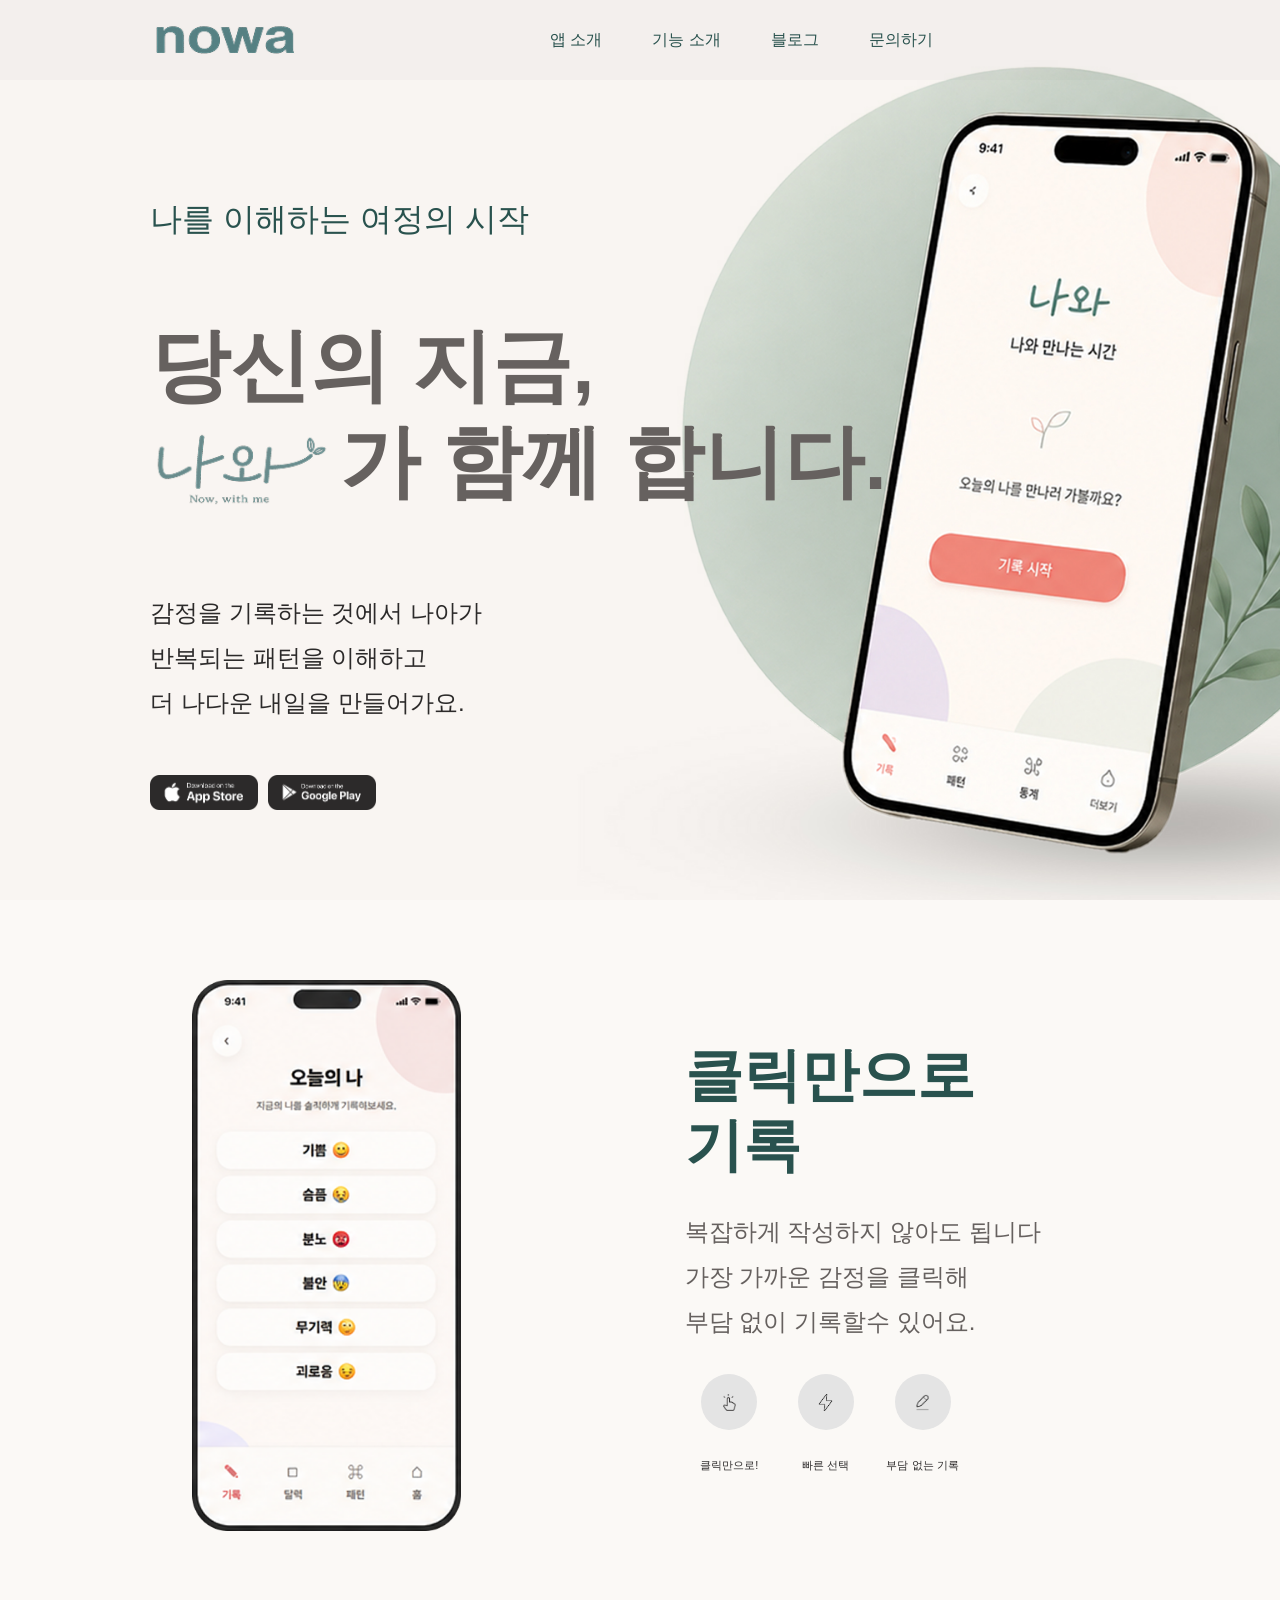
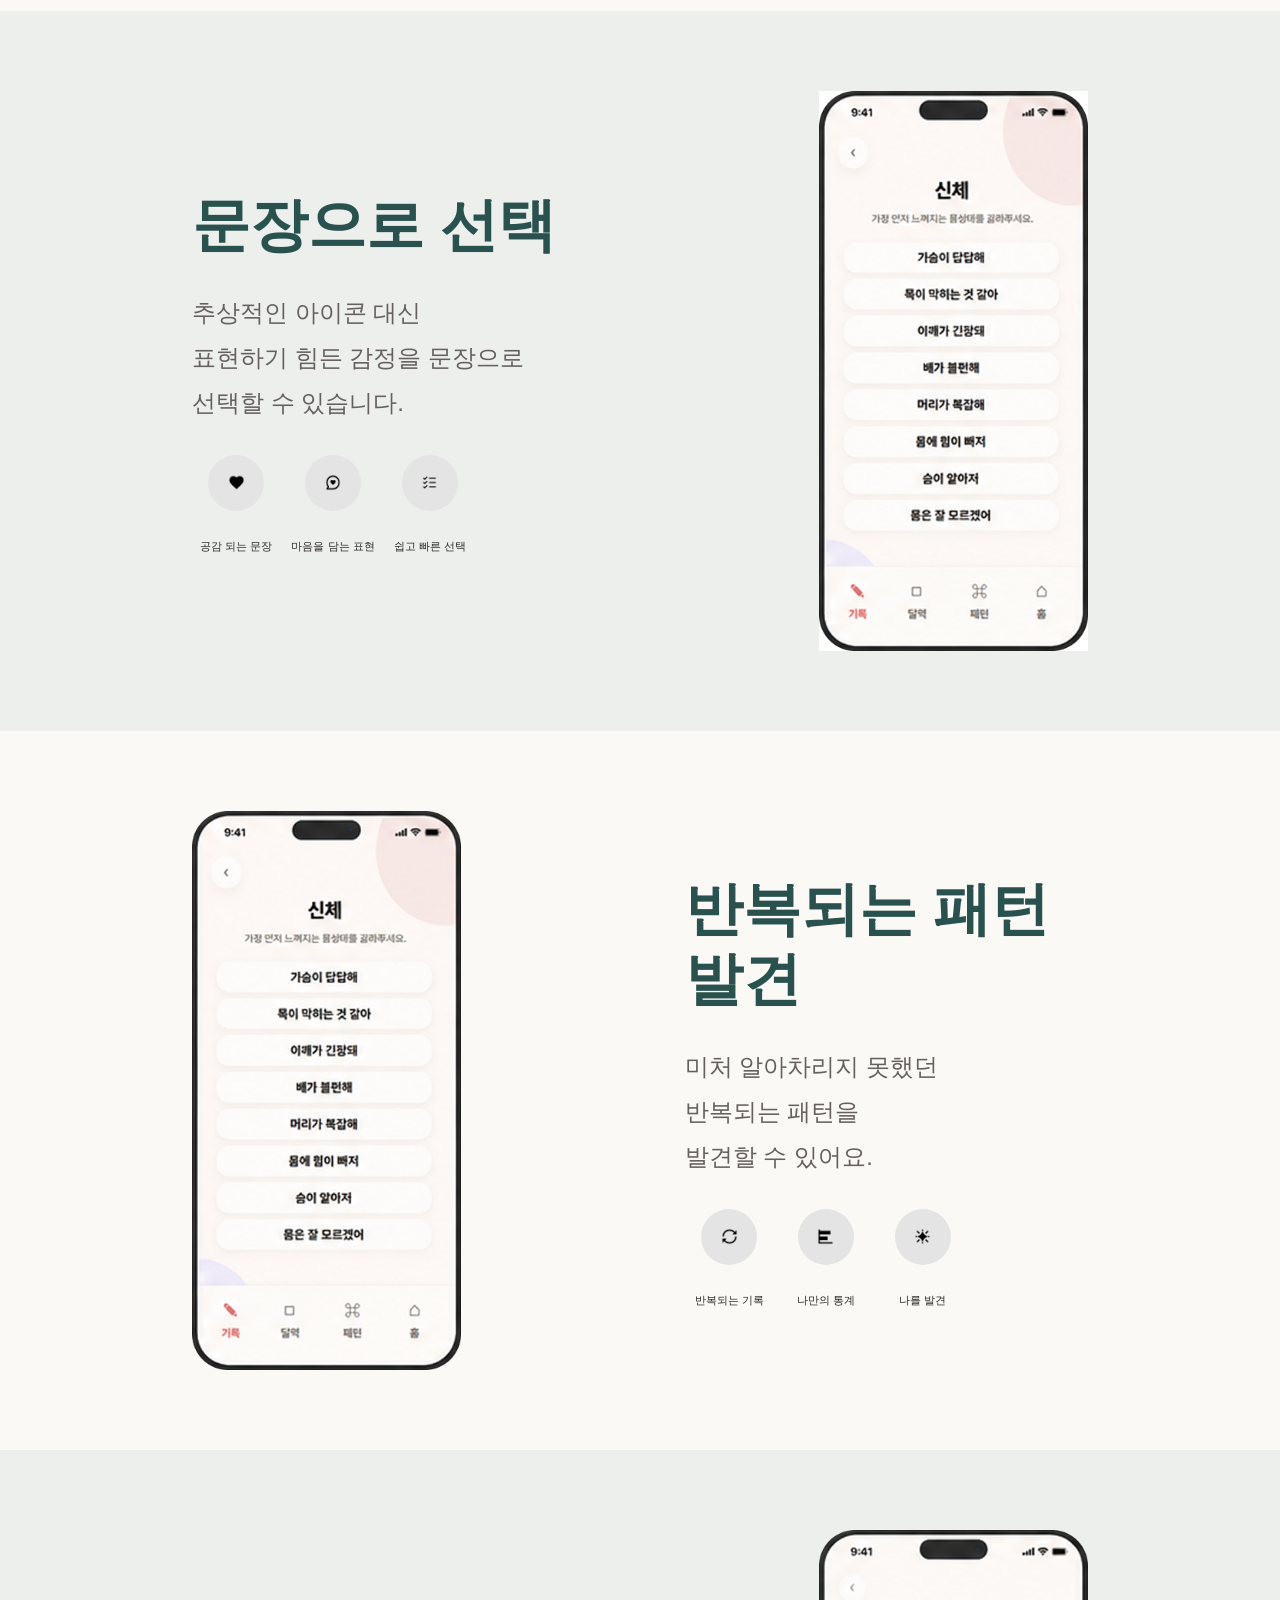
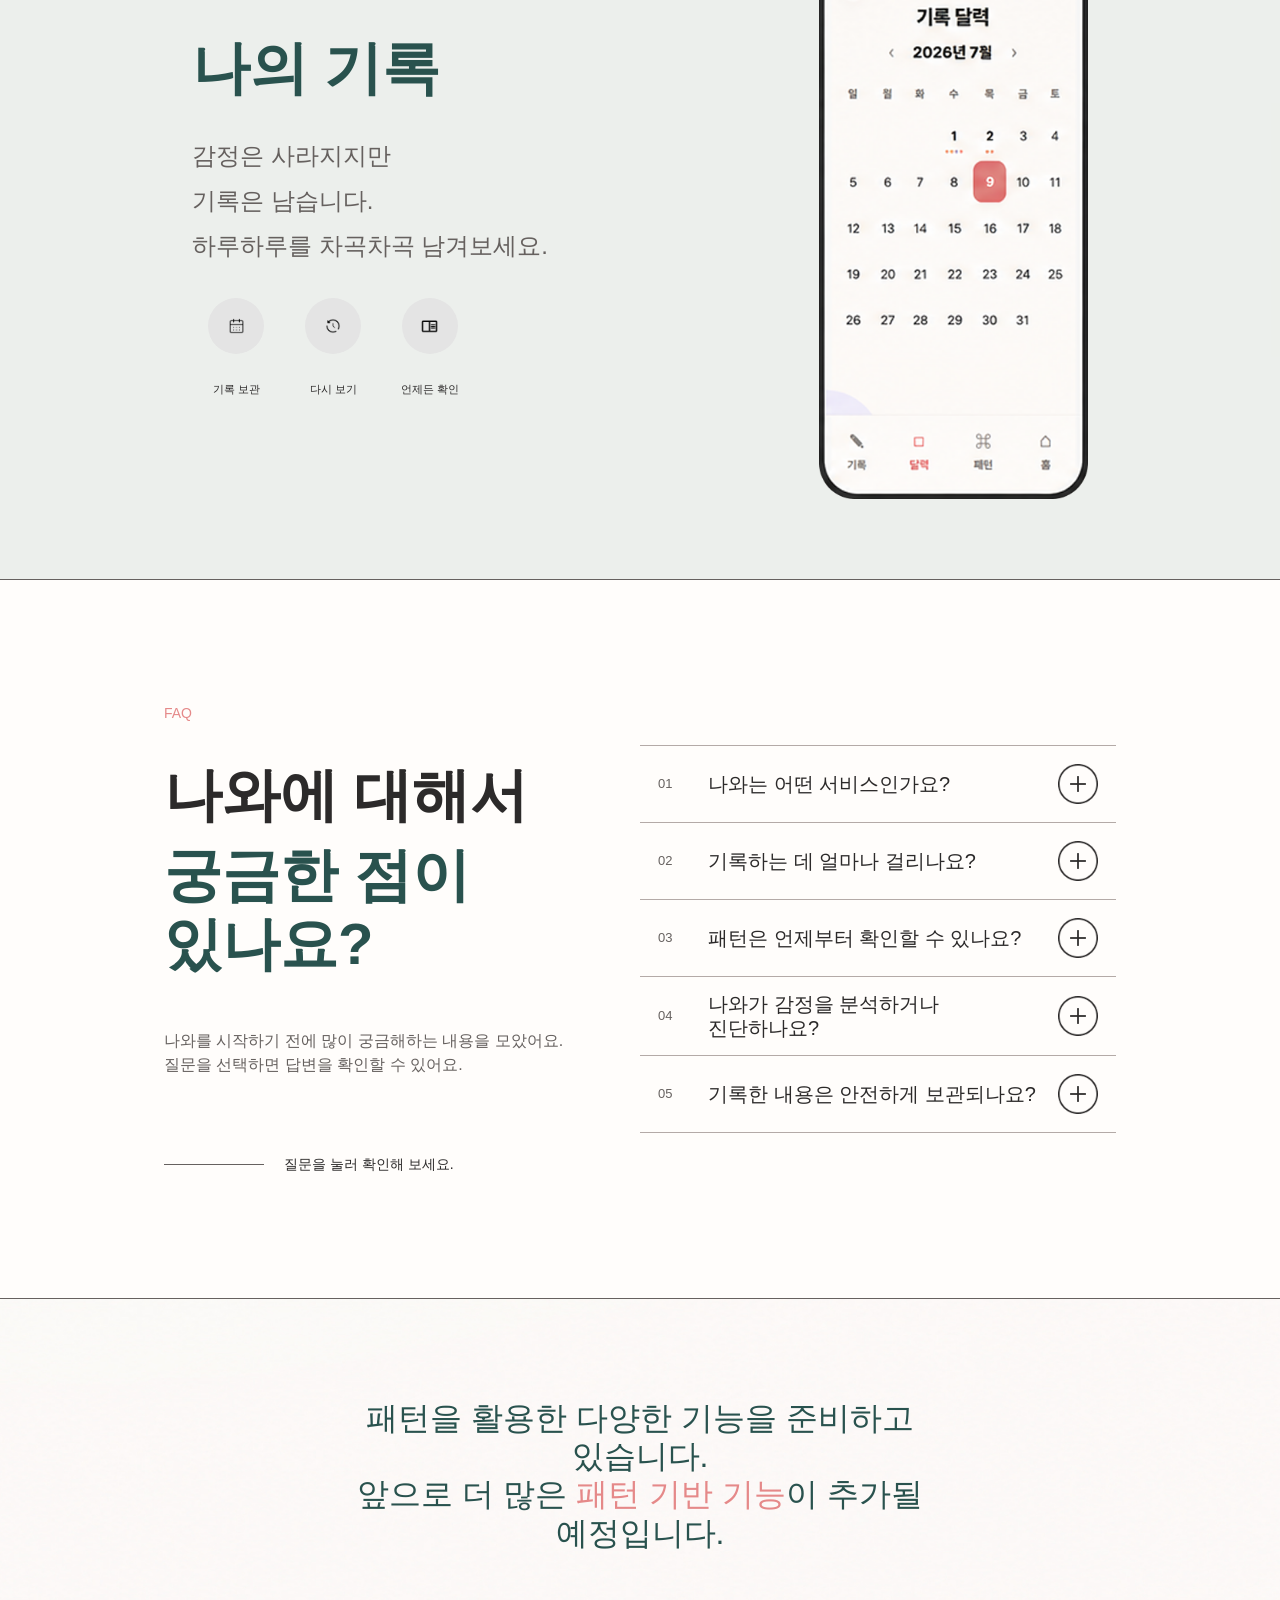
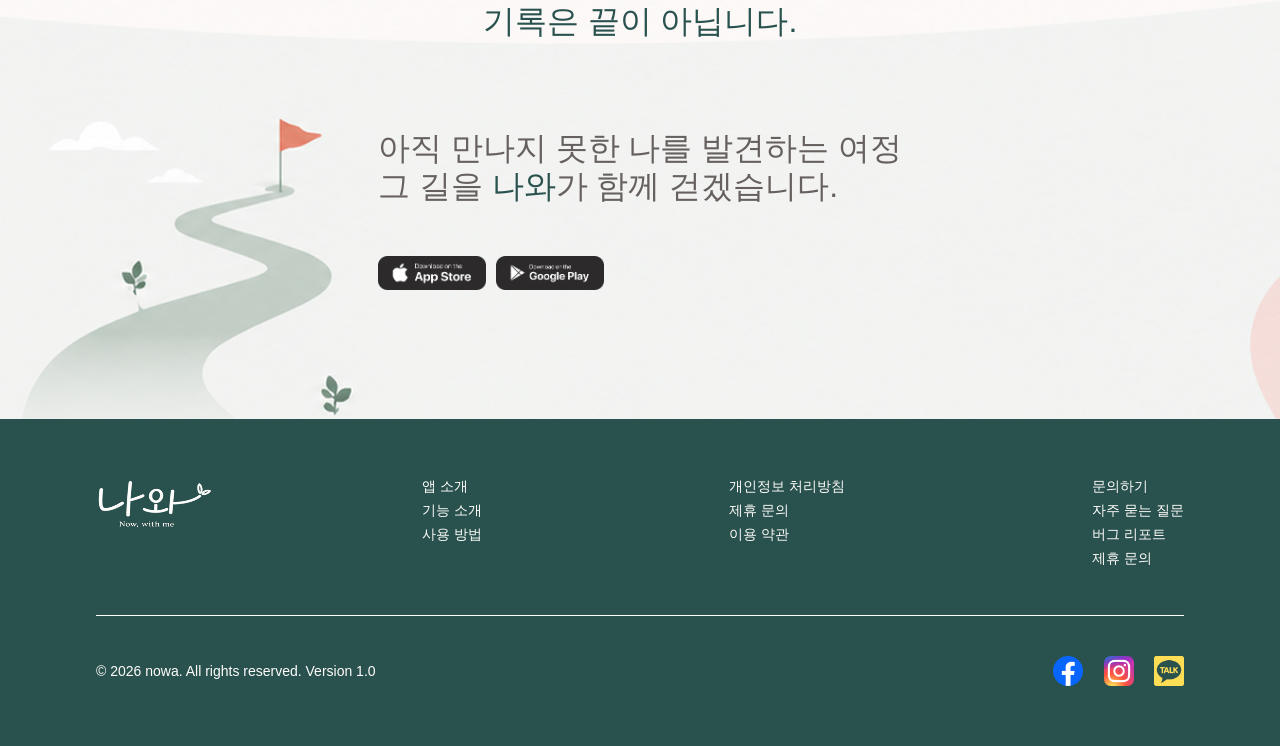
==== commit c17fd076: "7.23.2" ====
--- a/index.html
+++ b/index.html
@@ -20,6 +20,9 @@
             <a href="#">기능 소개</a>
             <a href="#">블로그</a>
             <a href="#">문의하기</a>
+          </div>
+          <div class="menu_btn">
+            <img src="img/header/menu_btn.png" alt="메뉴버튼" />
           </div>
         </div>
       </header>
--- a/css/style.css
+++ b/css/style.css
@@ -49,6 +49,9 @@
 
 .menu_wrap a {
   color: #29524e;
+}
+.menu_btn {
+  display: none;
 }
 
 /* ////////////// hero_section ///////////// */
@@ -749,10 +752,6 @@
     line-height: 1.8;
   }
 
-  .cta_title h3 br {
-    display: none;
-  }
-
   .cta_title p {
     font-size: 26px;
   }
@@ -858,6 +857,9 @@
   .menu_wrap {
     display: none;
   }
+  .menu_btn {
+    display: block;
+  }
 
   .hero_btn_wrap .btn,
   .cta_btn_wrap .btn {
